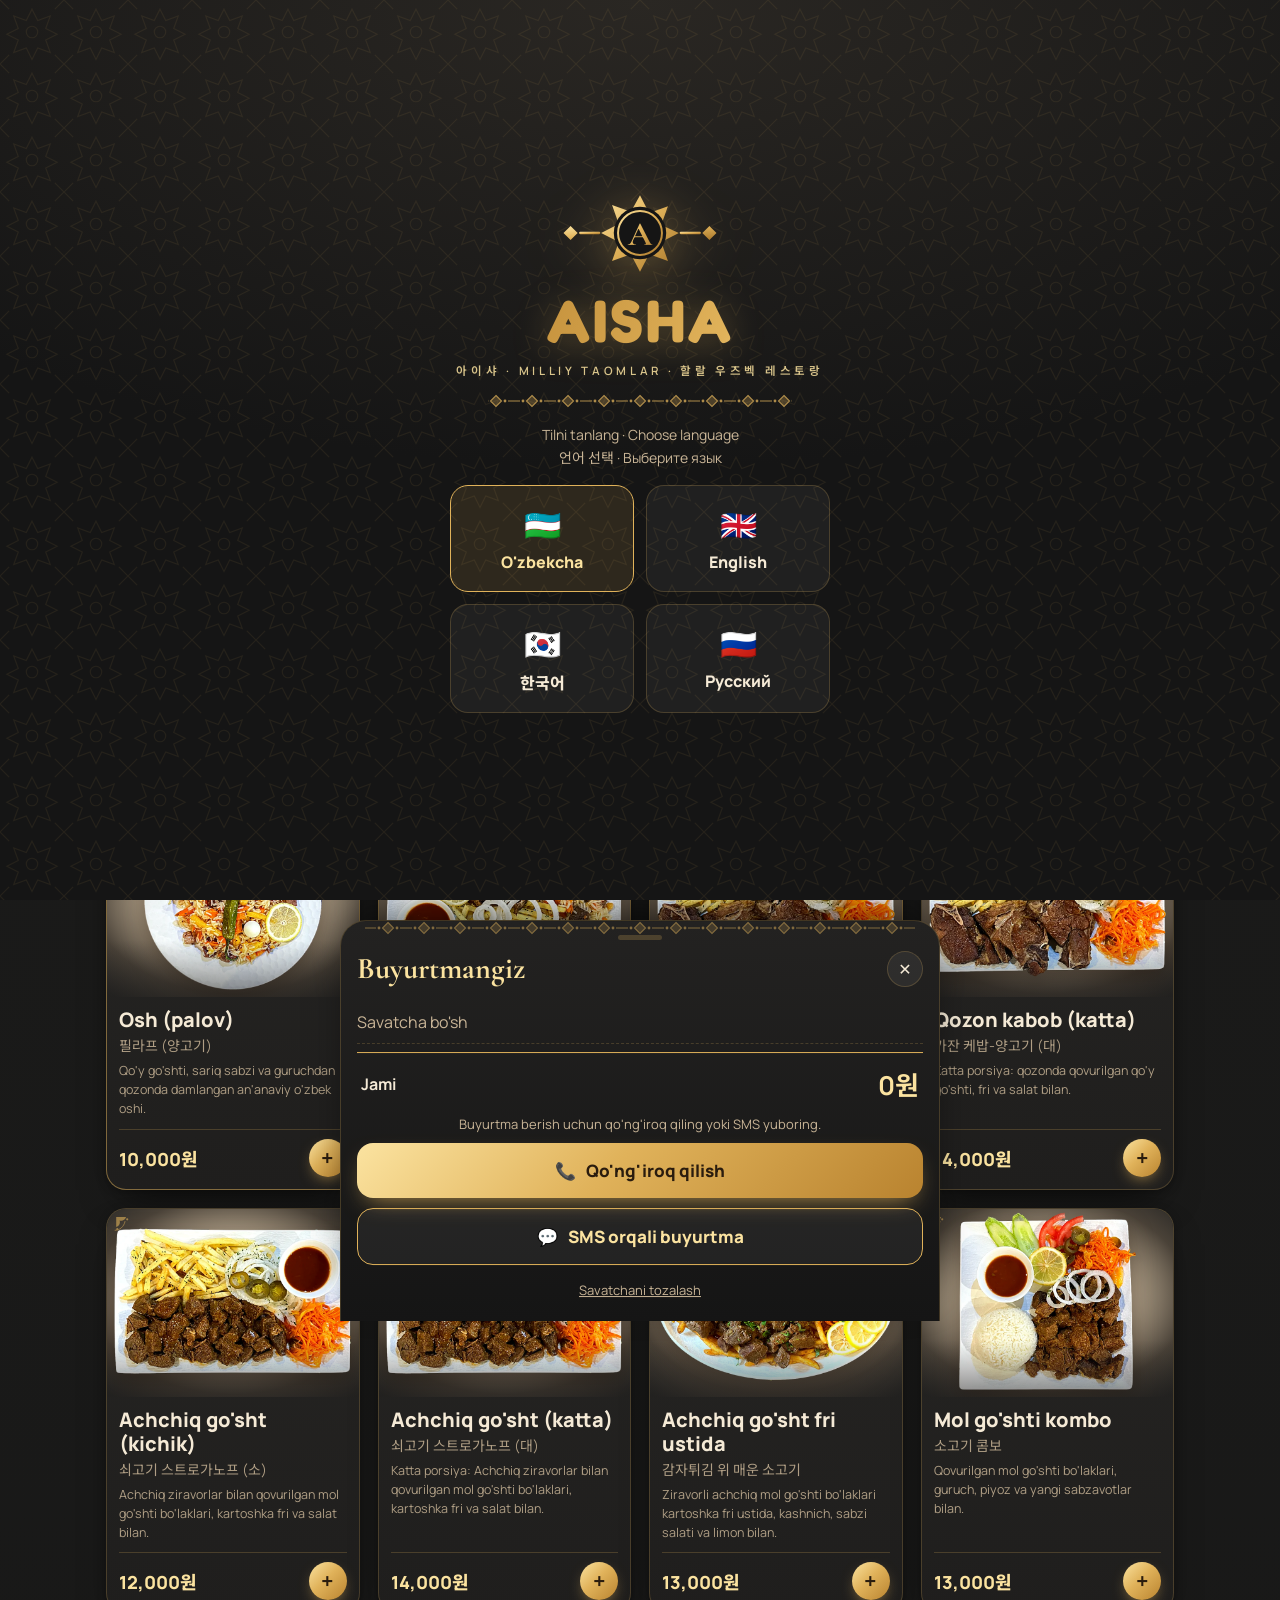
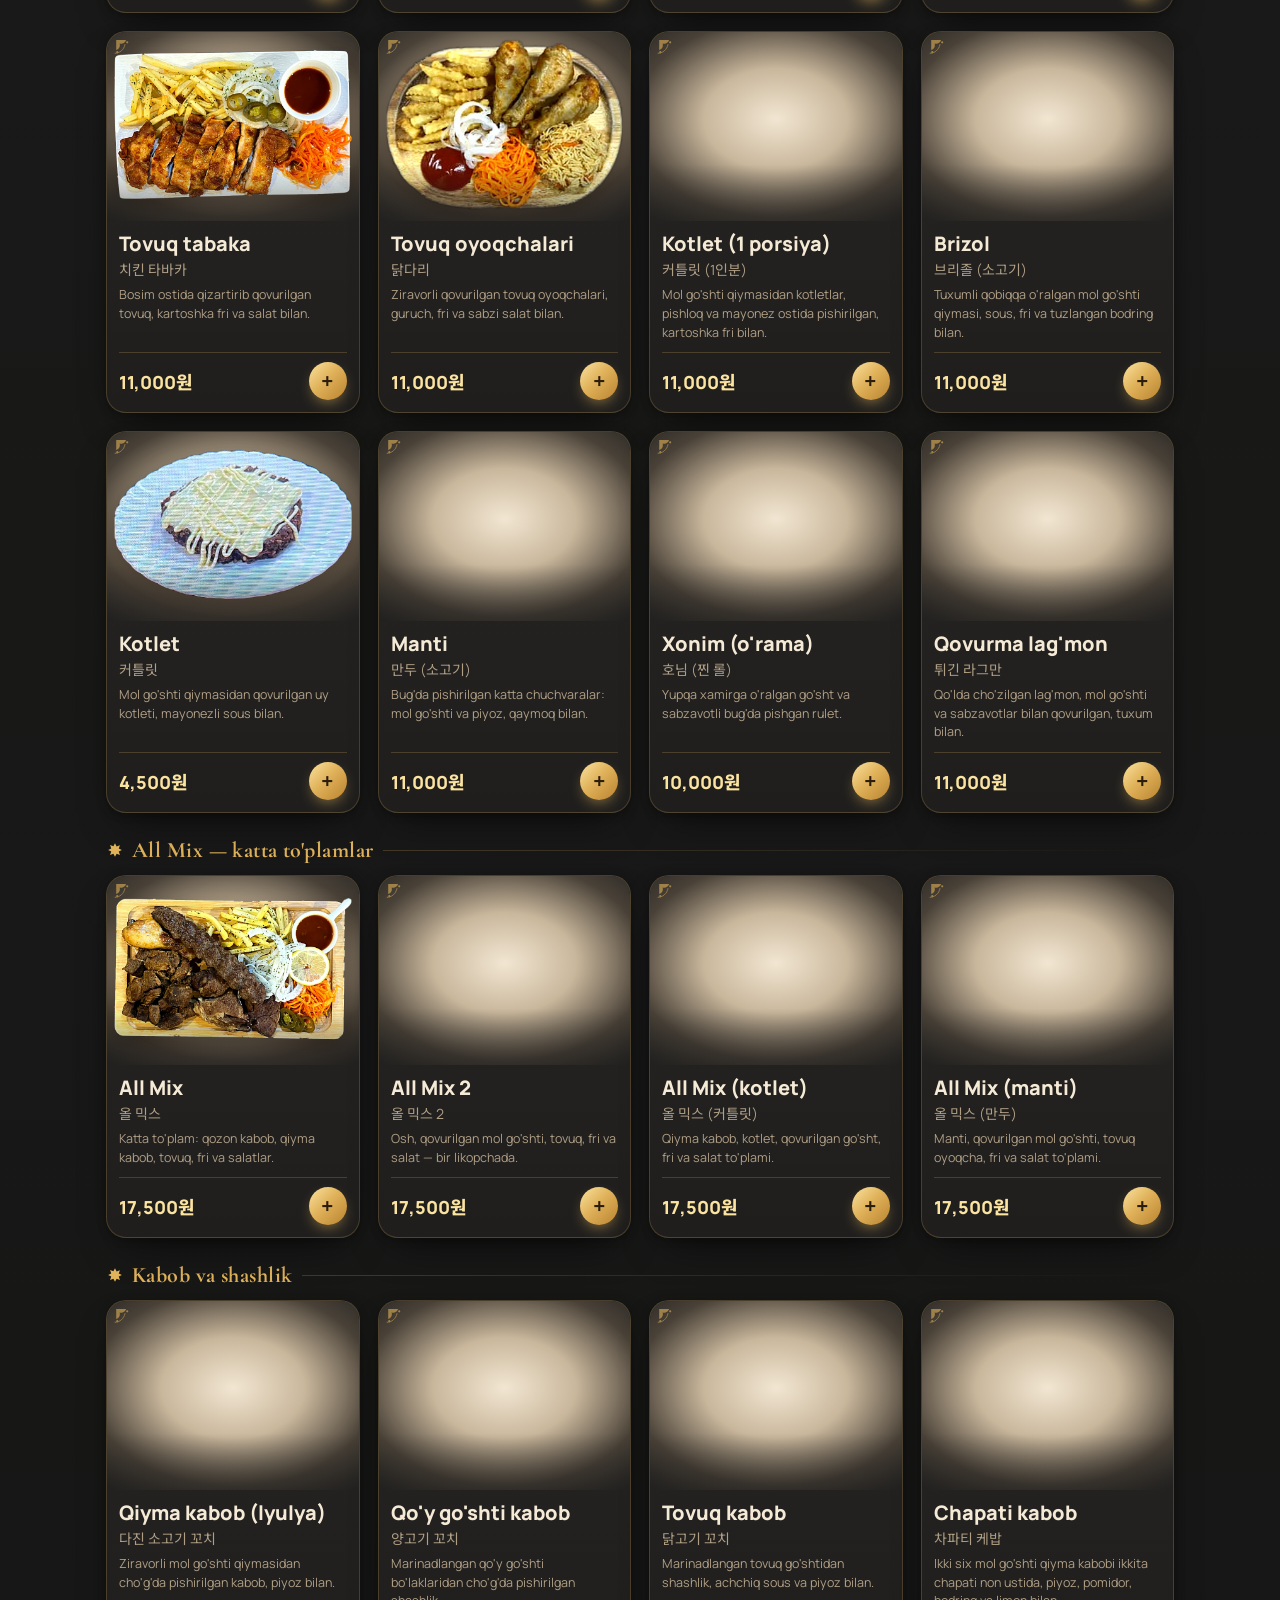
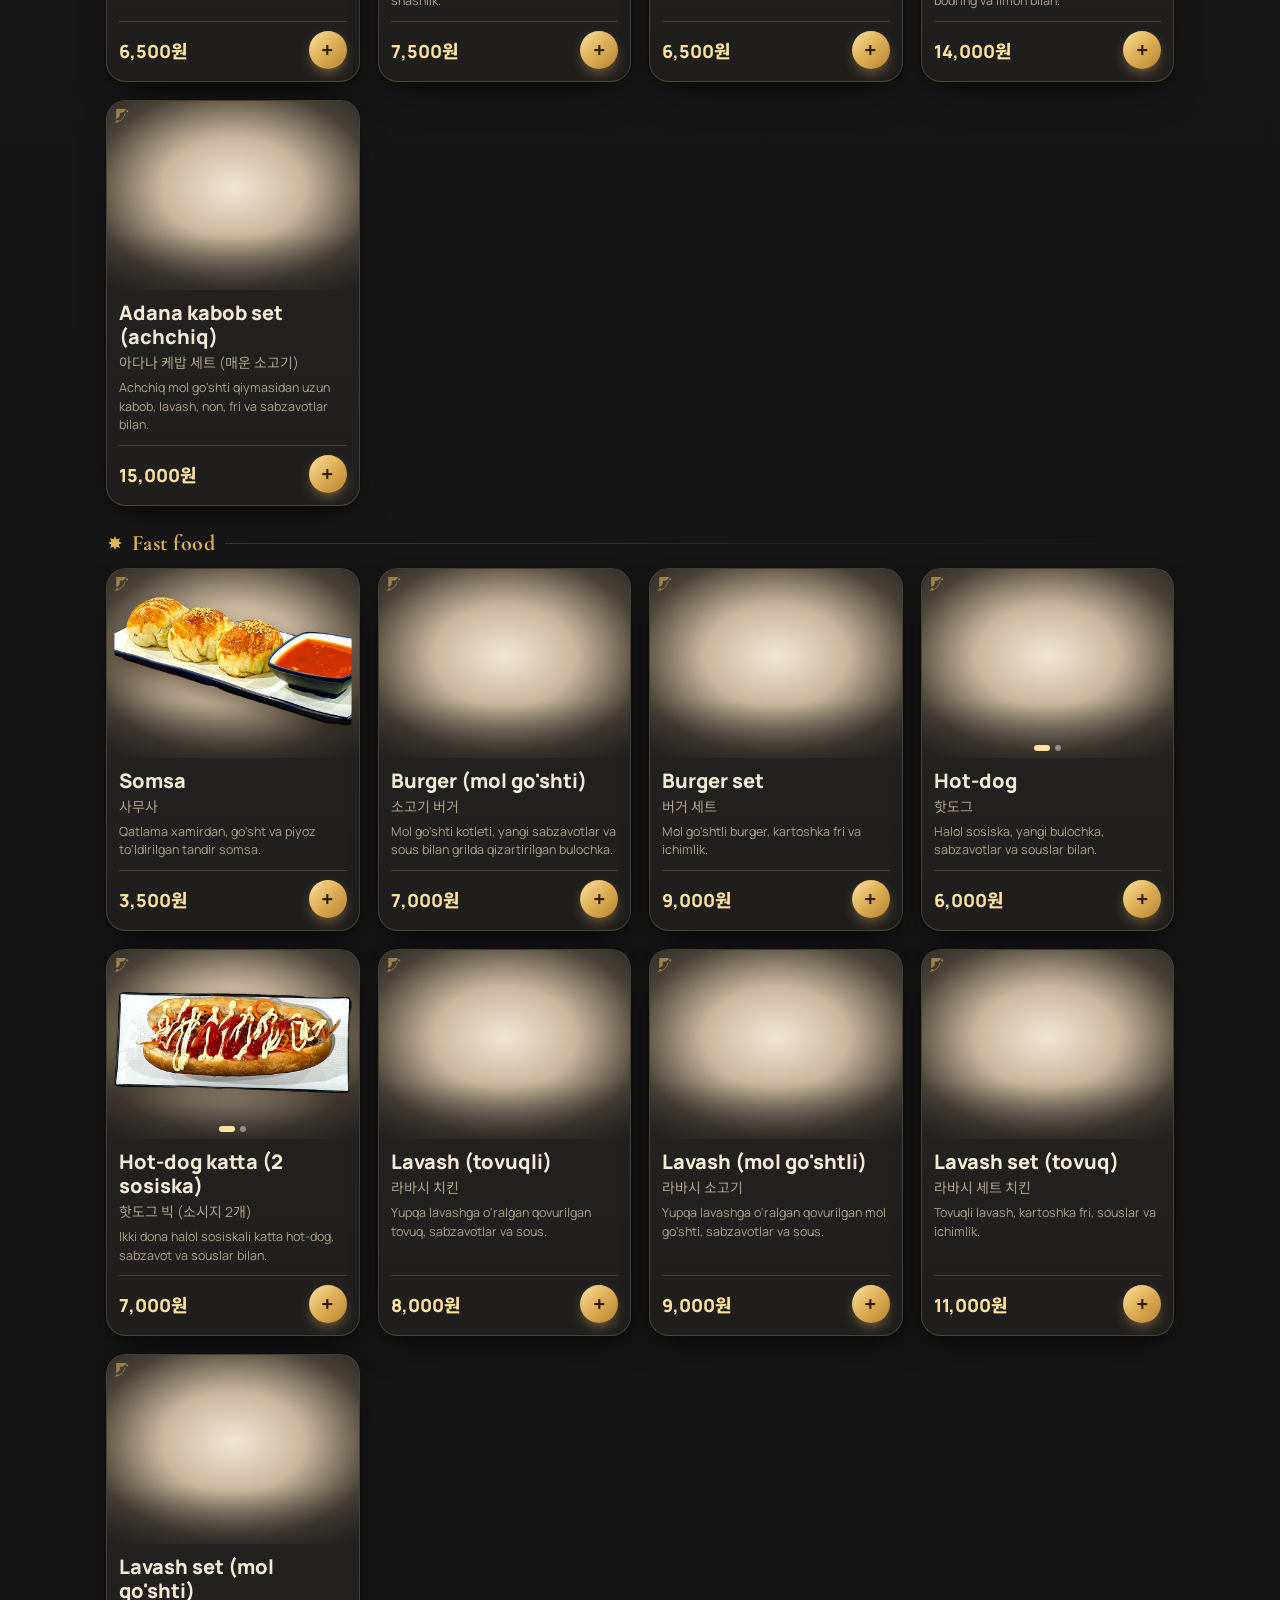
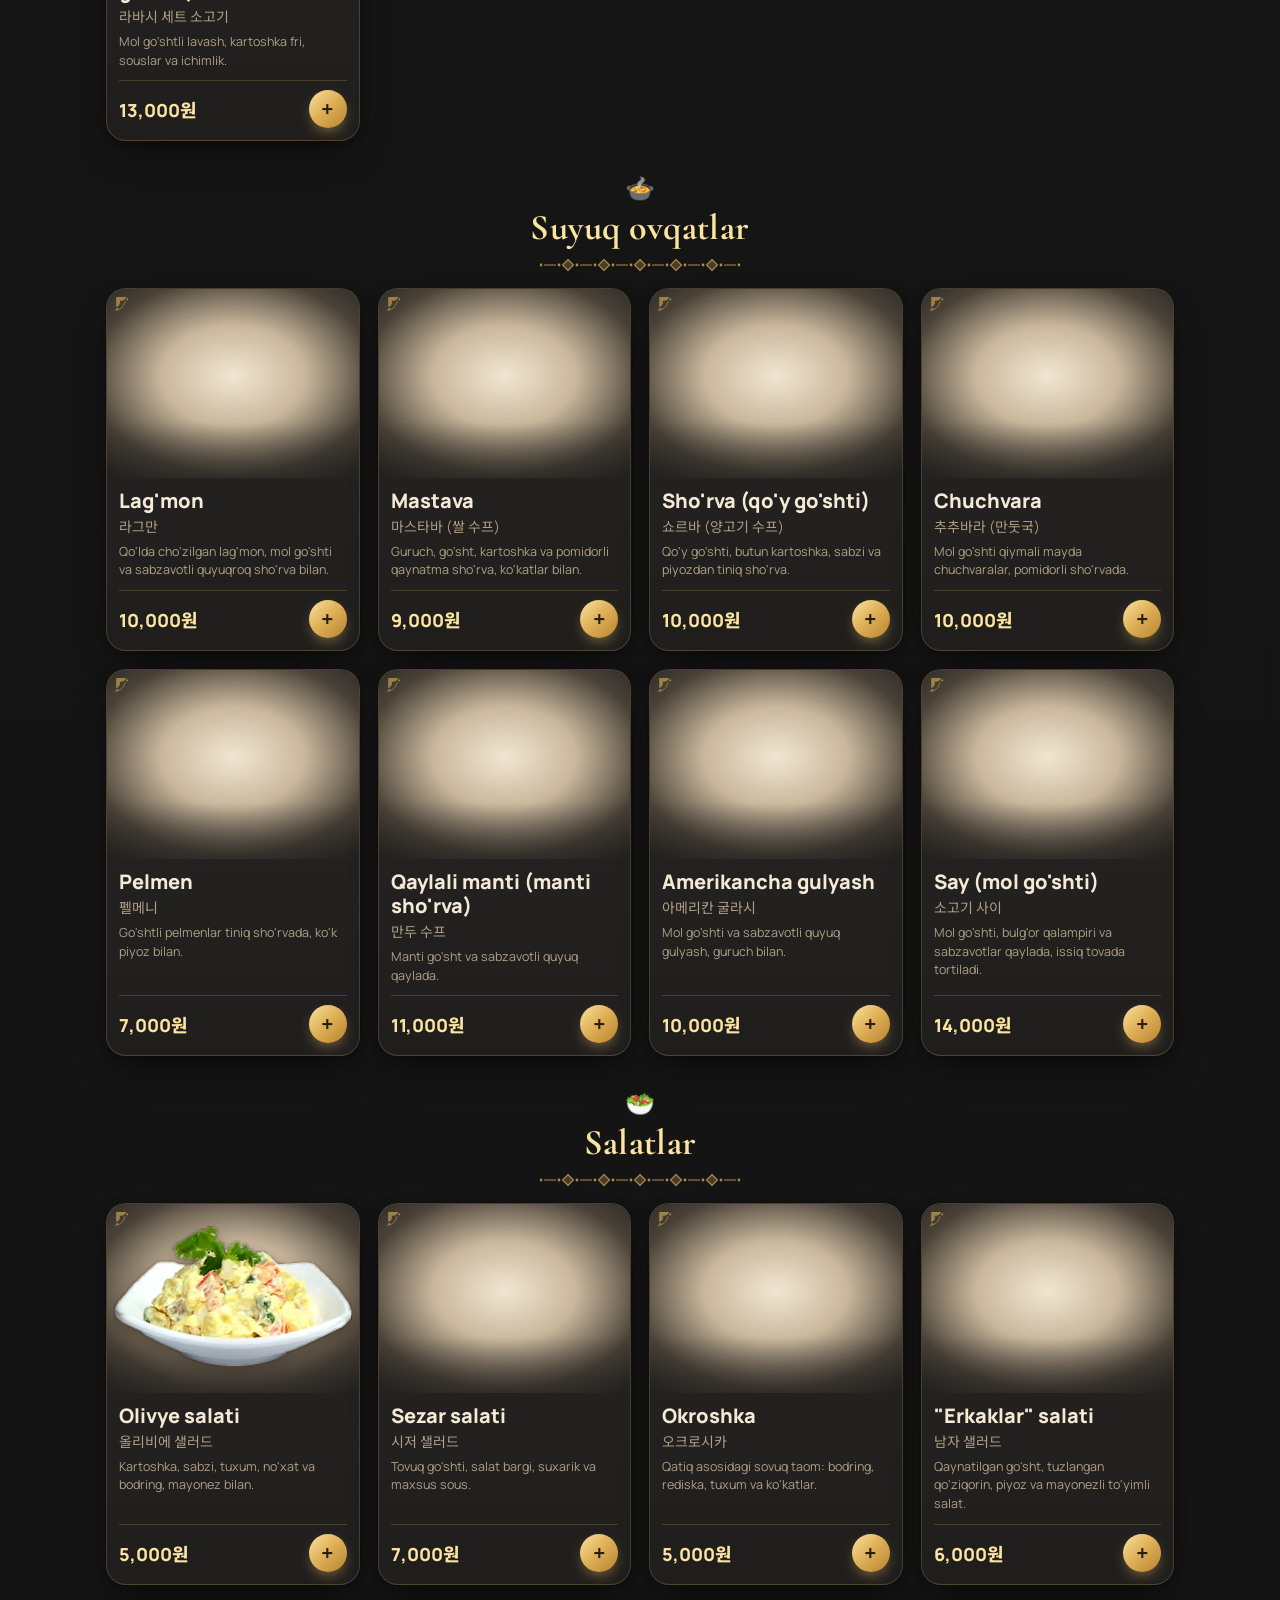
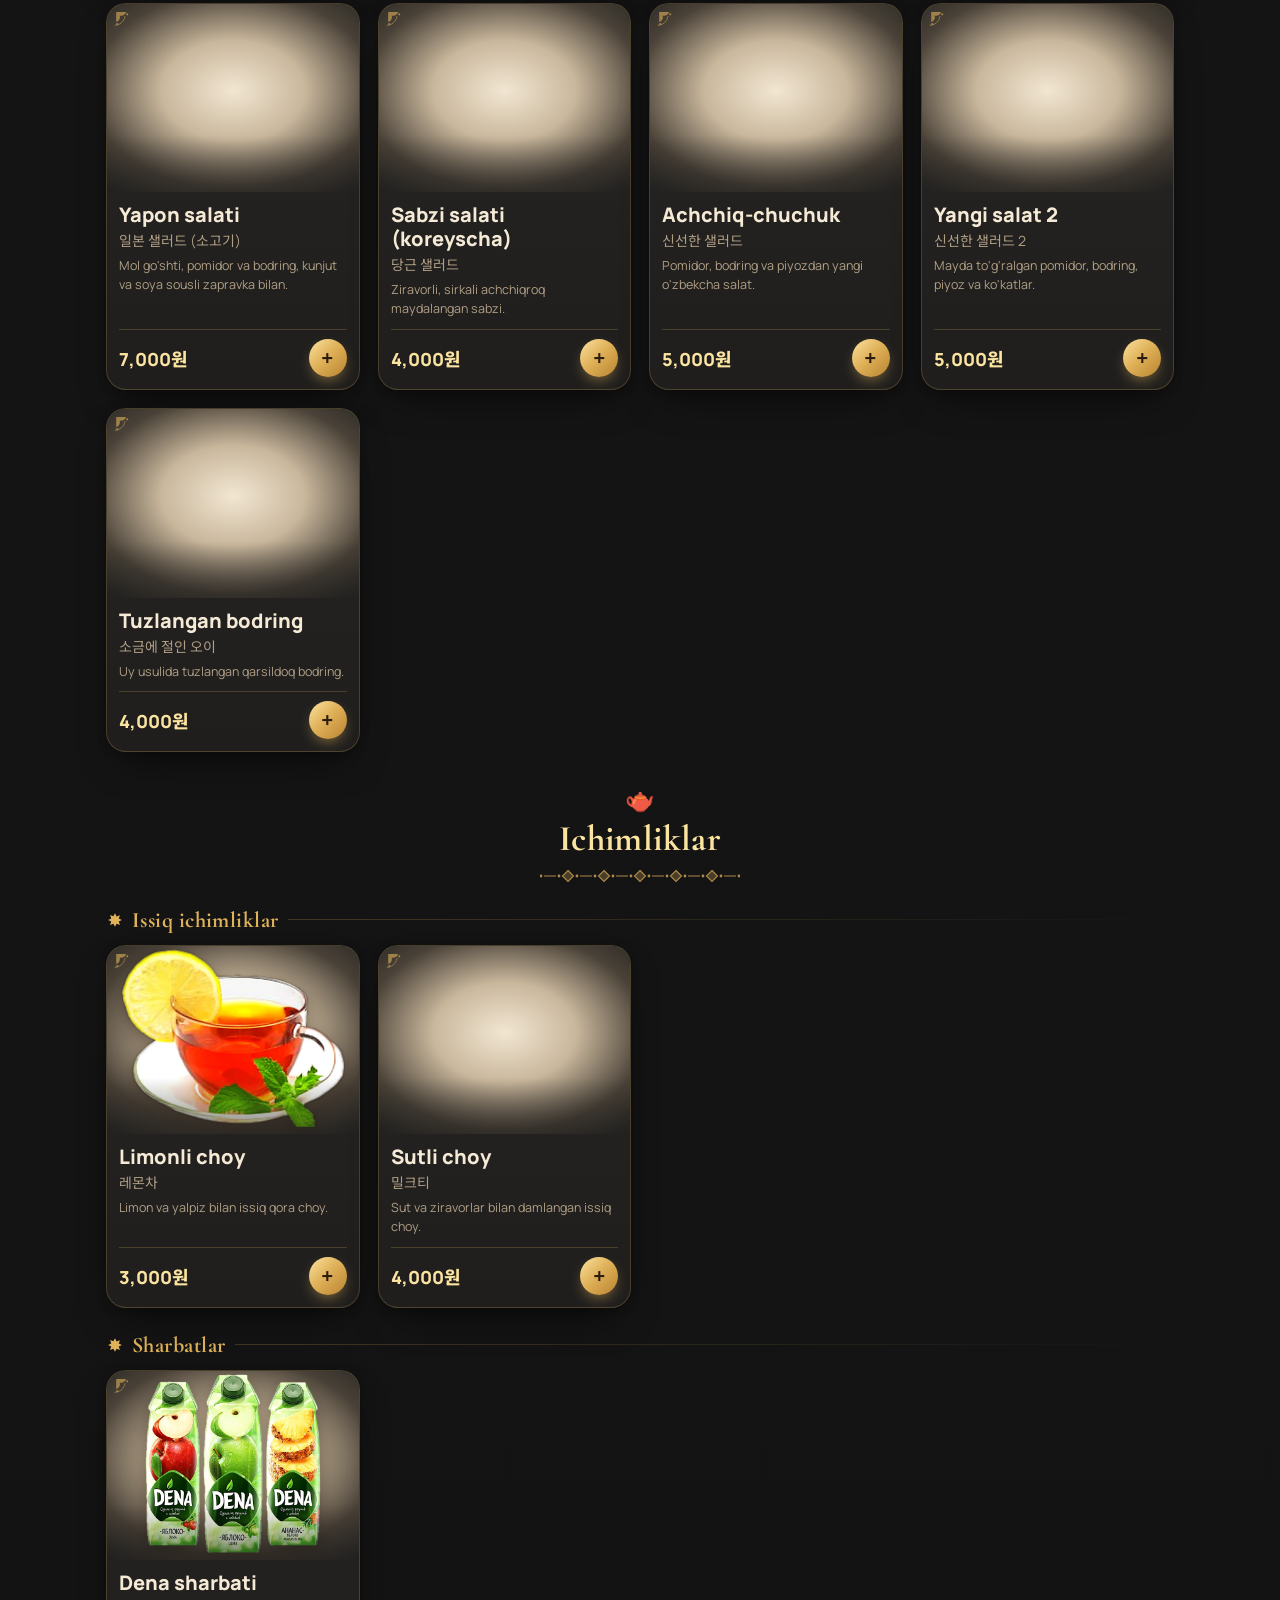
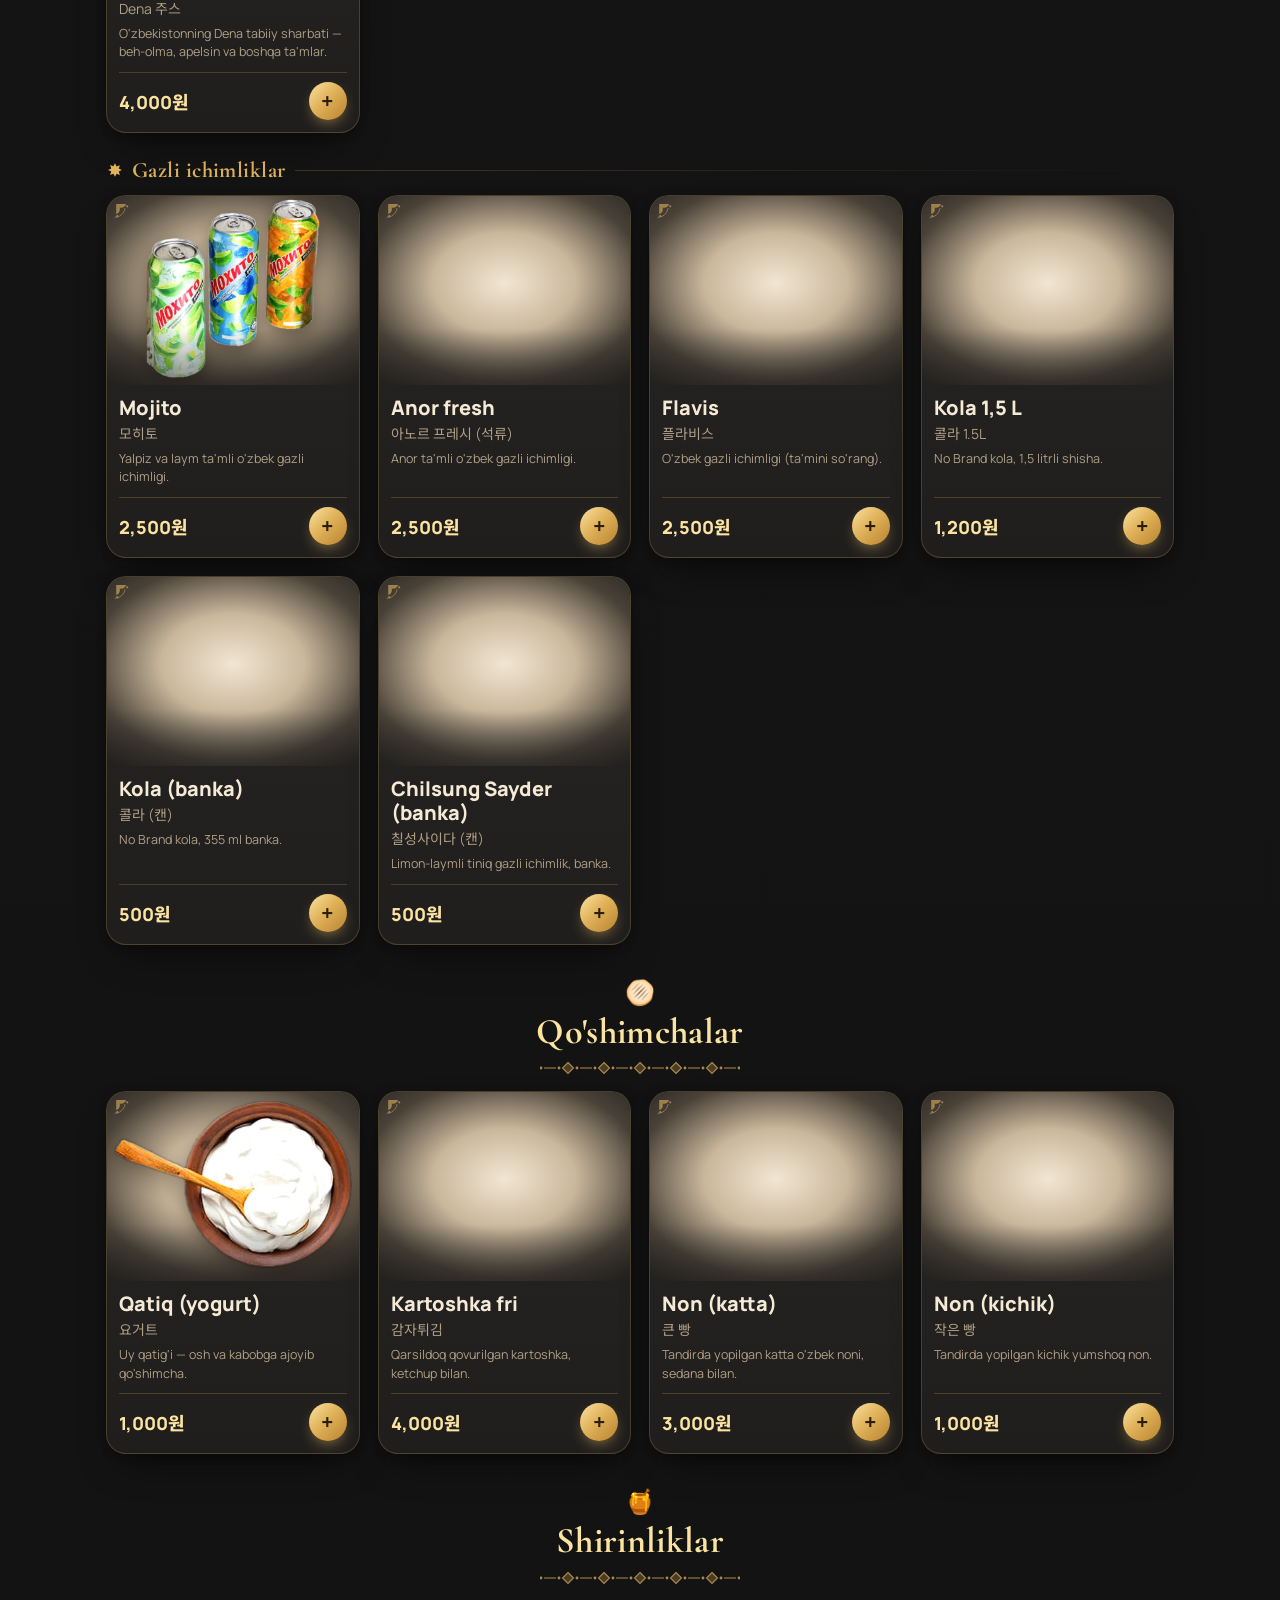
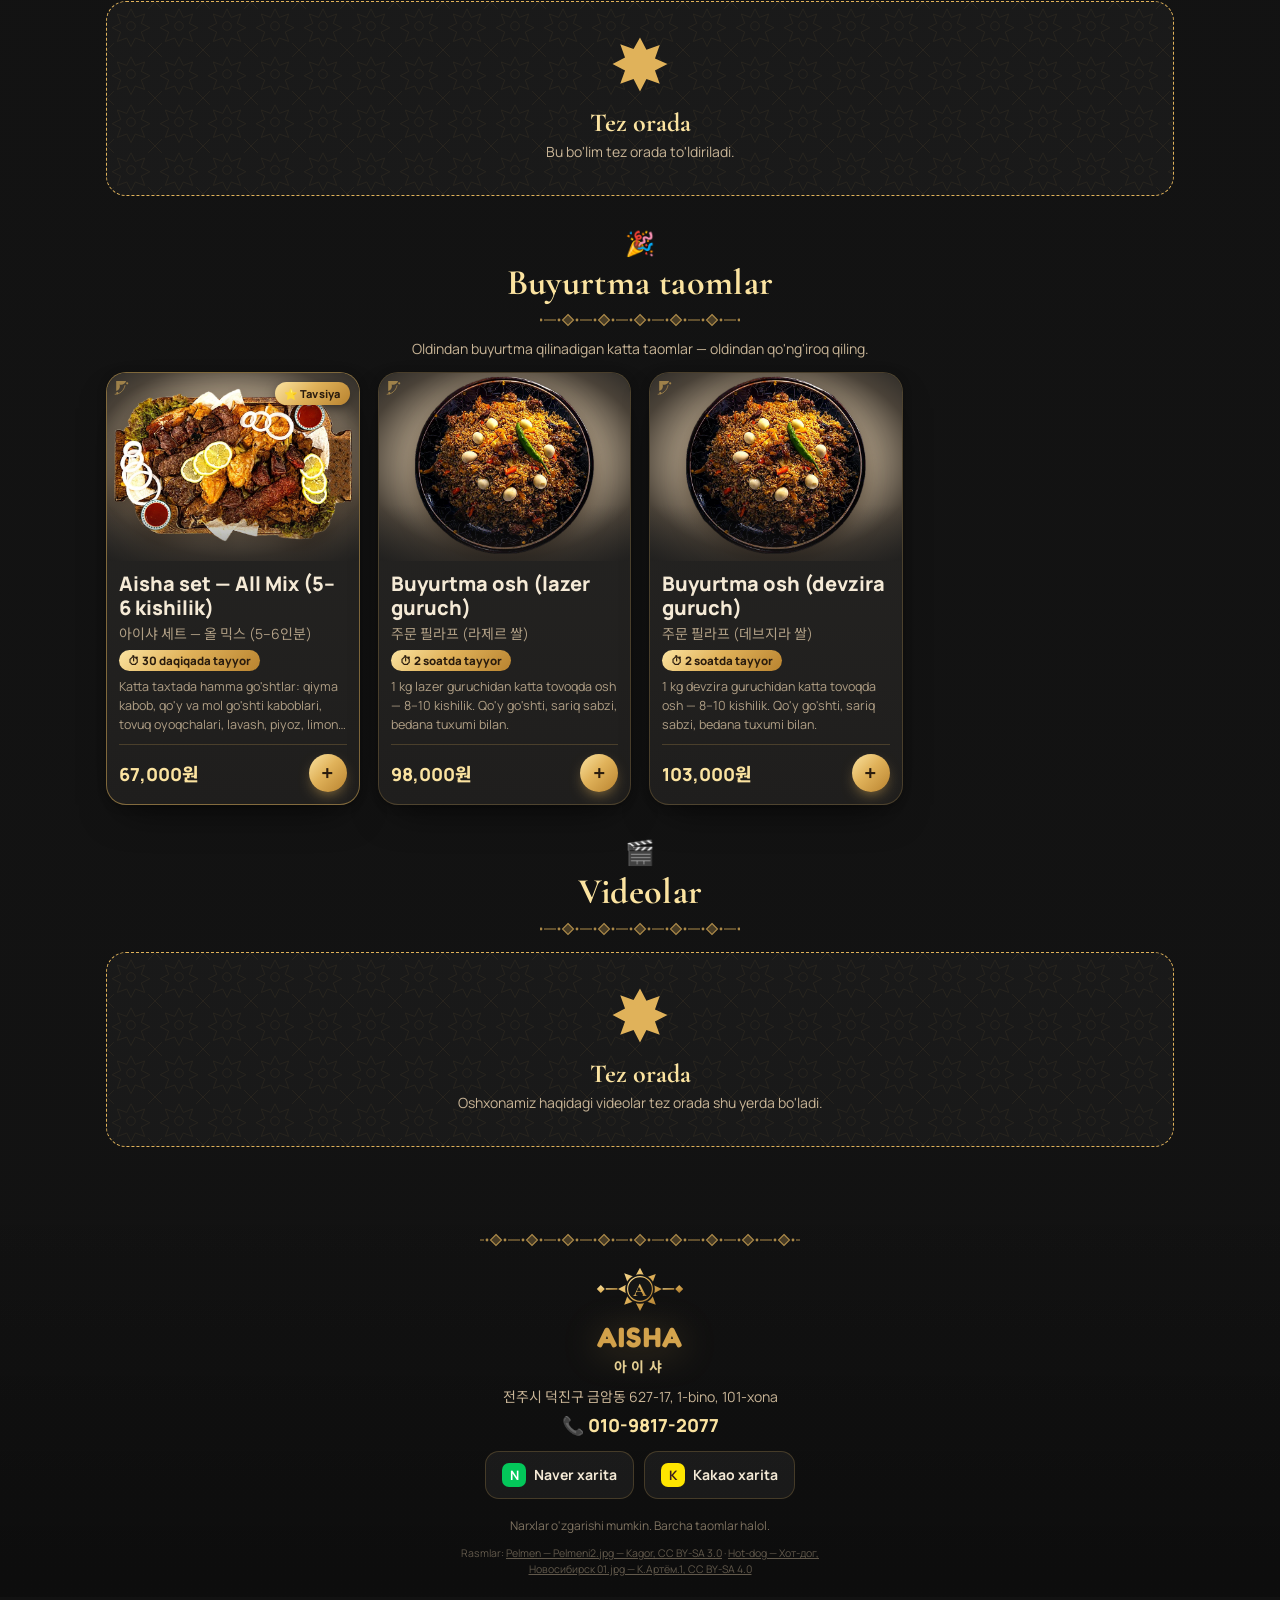
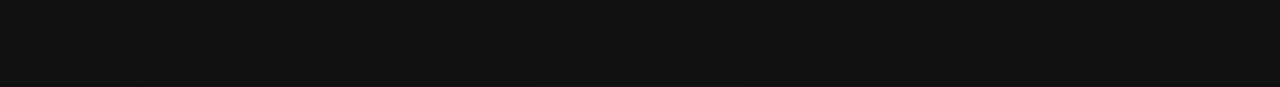
==== index.html @ 8985cff1 "AISHA (아이샤) e-menu: AL-Fayz menyusidan nusxa, yangi nom, logo, aloqa ma'lumotlari va narxlar Co-Auth" ====
<!doctype html>
<html lang="uz">
<head>
  <meta charset="utf-8">
  <meta name="viewport" content="width=device-width, initial-scale=1, viewport-fit=cover">
  <title>AISHA (아이샤) — Milliy taomlar</title>
  <meta name="description" content="AISHA (아이샤) halal o'zbek restorani — elektron menyu. 아이샤 할랄 우즈벡 레스토랑 메뉴. Jeonju, Geumam-dong.">
  <meta name="theme-color" content="#151515">
  <meta property="og:title" content="AISHA (아이샤) — Halal Uzbek restaurant menu">
  <meta property="og:description" content="Osh, lag'mon, manti, kabob... 010-9817-2077">
  <meta property="og:image" content="images/plov.webp">
  <link rel="icon" href="data:image/svg+xml,%3Csvg xmlns='http://www.w3.org/2000/svg' viewBox='0 0 40 40'%3E%3Cpath fill='%23E0B25A' d='M20 1l4.6 8.9 9.5-3.4-3.4 9.5L39.6 20l-8.9 4.6 3.4 9.5-9.5-3.4L20 39.6l-4.6-8.9-9.5 3.4 3.4-9.5L.4 20l8.9-4.6-3.4-9.5 9.5 3.4z'/%3E%3Ccircle cx='20' cy='20' r='11' fill='%23151515'/%3E%3Ctext x='20' y='25.5' text-anchor='middle' font-size='16' font-weight='700' fill='%23E0B25A' font-family='Georgia,serif'%3EA%3C/text%3E%3C/svg%3E">
  <link rel="preconnect" href="https://fonts.googleapis.com">
  <link rel="preconnect" href="https://fonts.gstatic.com" crossorigin>
  <link href="https://fonts.googleapis.com/css2?family=Fredoka:wght@600;700&family=Cormorant+Garamond:ital,wght@0,600;0,700;1,600&family=Manrope:wght@400;500;600;700;800&family=Playfair+Display:wght@600;700;800&family=Noto+Sans+KR:wght@400;500;700&display=swap" rel="stylesheet">
  <link rel="stylesheet" href="style.css">
</head>
<body>
  <!-- reusable SVG symbols: logo + naqsh ornaments -->
  <svg width="0" height="0" style="position:absolute" aria-hidden="true">
    <defs>
      <linearGradient id="gold" x1="0" y1="0" x2="1" y2="1">
        <stop offset="0" stop-color="#FBE3A0"/><stop offset=".45" stop-color="#E0B25A"/><stop offset="1" stop-color="#A9772A"/>
      </linearGradient>
    </defs>
    <symbol id="logo" viewBox="0 0 120 64">
      <!-- AISHA mark: gold girih star with the initial A, flanked by naqsh bands -->
      <g fill="url(#gold)">
        <path transform="translate(32 4) scale(1.4)" d="M20 1l4.6 8.9 9.5-3.4-3.4 9.5L39.6 20l-8.9 4.6 3.4 9.5-9.5-3.4L20 39.6l-4.6-8.9-9.5 3.4 3.4-9.5L.4 20l8.9-4.6-3.4-9.5 9.5 3.4z"/>
        <path d="M6 32l5-5 5 5-5 5zM104 32l5-5 5 5-5 5z"/>
        <rect x="17" y="31.2" width="15" height="1.6" rx=".8"/><rect x="88" y="31.2" width="15" height="1.6" rx=".8"/>
      </g>
      <circle cx="60" cy="32" r="18.5" fill="#151515"/>
      <circle cx="60" cy="32" r="15.5" fill="none" stroke="url(#gold)" stroke-width="1.4"/>
      <text x="60" y="40.5" text-anchor="middle" font-size="24" font-weight="700" fill="url(#gold)" font-family="'Cormorant Garamond', Georgia, serif">A</text>
    </symbol>
    <symbol id="star" viewBox="0 0 40 40">
      <path d="M20 1l4.6 8.9 9.5-3.4-3.4 9.5L39.6 20l-8.9 4.6 3.4 9.5-9.5-3.4L20 39.6l-4.6-8.9-9.5 3.4 3.4-9.5L.4 20l8.9-4.6-3.4-9.5 9.5 3.4z"/>
    </symbol>
    <symbol id="corner" viewBox="0 0 40 40">
      <path d="M2 2h20c-2 6-8 8-12 6 2 4 0 10-6 12V2z" fill="currentColor"/>
      <path d="M2 26c8 0 16-6 18-16" fill="none" stroke="currentColor" stroke-width="1.5" stroke-linecap="round"/>
      <circle cx="24" cy="6" r="2" fill="currentColor"/><circle cx="6" cy="24" r="2" fill="currentColor"/>
    </symbol>
  </svg>

  <!-- language picker (first visit + any time) -->
  <div id="lang-screen" class="lang-screen" hidden>
    <div class="lang-card">
      <svg class="lang-logo"><use href="#logo"/></svg>
      <h1 class="brand">AISHA</h1>
      <p class="brand-sub">아이샤 · Milliy taomlar · 할랄 우즈벡 레스토랑</p>
      <div class="ornament-line"></div>
      <p class="lang-q">Tilni tanlang · Choose language<br>언어 선택 · Выберите язык</p>
      <div class="lang-grid">
        <button data-lang="uz"><span class="flag">🇺🇿</span>O'zbekcha</button>
        <button data-lang="en"><span class="flag">🇬🇧</span>English</button>
        <button data-lang="ko"><span class="flag">🇰🇷</span>한국어</button>
        <button data-lang="ru"><span class="flag">🇷🇺</span>Русский</button>
      </div>
    </div>
  </div>

  <header class="hero">
    <div class="hero-pattern"></div>
    <div class="hero-top">
      <span class="halal-pill">✓ HALAL</span>
      <button id="lang-btn" class="lang-btn" aria-label="Language"><span>🌐</span><b id="lang-code">UZ</b></button>
    </div>
    <div class="dust" aria-hidden="true"><i></i><i></i><i></i><i></i><i></i><i></i><i></i><i></i><i></i><i></i></div>
    <svg class="hero-logo"><use href="#logo"/></svg>
    <h1 class="brand">AISHA</h1>
    <p class="brand-ko">아이샤</p>
    <p class="brand-sub" data-i18n="tagline">Milliy taomlar</p>
    <div class="hero-dish" aria-hidden="true"><div class="halo"></div><img src="images/plov.webp" alt=""></div>
    <a class="hero-call" href="tel:01098172077">📞 010-9817-2077</a>
  </header>

  <nav class="tabs" id="tabs" aria-label="Categories"><div class="tabs-inner" id="tabs-inner"></div></nav>

  <main id="menu"></main>

  <footer class="footer">
    <div class="ornament-line"></div>
    <svg class="footer-logo"><use href="#logo"/></svg>
    <h2 class="brand small">AISHA</h2>
    <p class="brand-ko">아이샤</p>
    <p id="f-address" class="f-address"></p>
    <a class="f-phone" href="tel:01098172077">📞 010-9817-2077</a>
    <div class="map-btns">
      <a id="naver" class="map-btn naver" target="_blank" rel="noopener"><b>N</b> <span data-i18n="naver">Naver xarita</span></a>
      <a id="kakao" class="map-btn kakao" target="_blank" rel="noopener"><b>K</b> <span data-i18n="kakao">Kakao xarita</span></a>
    </div>
    <p class="f-note" data-i18n="footnote">Narxlar o'zgarishi mumkin.</p>
    <p class="f-credits" id="f-credits"></p>
  </footer>

  <!-- floating cart bar -->
  <button id="cart-bar" class="cart-bar" hidden>
    <span class="cb-icon">🛒<i id="cb-count">0</i></span>
    <span class="cb-label" data-i18n="cart">Savatcha</span>
    <span class="cb-total" id="cb-total">0원</span>
  </button>

  <!-- cart sheet -->
  <div id="sheet-backdrop" class="sheet-backdrop" hidden></div>
  <section id="sheet" class="sheet" aria-hidden="true">
    <div class="sheet-handle"></div>
    <div class="sheet-head">
      <h2 data-i18n="yourOrder">Buyurtmangiz</h2>
      <button id="sheet-close" class="icon-btn" aria-label="Close">✕</button>
    </div>
    <ul id="sheet-list" class="sheet-list"></ul>
    <div class="sheet-total"><span data-i18n="total">Jami</span><b id="sheet-total">0원</b></div>
    <p class="sheet-hint" data-i18n="hint">Buyurtma berish uchun qo'ng'iroq qiling yoki SMS yuboring.</p>
    <div class="order-btns">
      <a class="order-btn call" href="tel:01098172077">📞 <span data-i18n="call">Qo'ng'iroq qilish</span></a>
      <a class="order-btn sms" id="sms-btn" href="#">💬 <span data-i18n="sms">SMS orqali buyurtma</span></a>
    </div>
    <button id="clear-cart" class="clear-btn" data-i18n="clear">Savatchani tozalash</button>
  </section>

  <div id="toast" class="toast"></div>
  <div id="viewer" class="viewer" hidden></div>

  <script src="app.js"></script>
</body>
</html>
---- style.css ----
/* AISHA e-menu — premium dark theme: matte charcoal background, gold lettering, dishes lit like on a restaurant table */
:root {
  --bg: #151515;
  --bg-2: #1C1C1B;
  --card: #1F1E1D;
  --card-2: #262523;
  --ink: #F5EAD6;
  --ink-2: #C9B597;
  --gold: #E0B25A;
  --gold-2: #FBE3A0;
  --gold-deep: #E9BE6A;
  --gold-grad: linear-gradient(135deg, #FBE3A0 0%, #E0B25A 45%, #B9832F 100%);
  --line: rgba(224, 178, 90, .22);
  --radius: 20px;
  --shadow: 0 18px 40px -18px rgba(0, 0, 0, .75), 0 2px 8px rgba(0, 0, 0, .25);
  --font: "Manrope", "Noto Sans KR", system-ui, -apple-system, sans-serif;
  --display: "Cormorant Garamond", "Playfair Display", "Noto Sans KR", Georgia, serif;
  --safe-b: env(safe-area-inset-bottom, 0px);

  /* naqsh tiles (8-point star girih + band), drawn in gold */
  --naqsh: url("data:image/svg+xml,%3Csvg xmlns='http://www.w3.org/2000/svg' width='56' height='56' viewBox='0 0 56 56'%3E%3Cg fill='none' stroke='%23E0B25A' stroke-width='1'%3E%3Cpath d='M28 8l5 10 11-4-4 11 10 5-10 5 4 11-11-4-5 10-5-10-11 4 4-11-10-5 10-5-4-11 11 4z'/%3E%3Ccircle cx='28' cy='28' r='5'/%3E%3Cpath d='M0 0l8 8M56 0l-8 8M0 56l8-8M56 56l-8-8' /%3E%3C/g%3E%3C/svg%3E");
  --band: url("data:image/svg+xml,%3Csvg xmlns='http://www.w3.org/2000/svg' width='36' height='14' viewBox='0 0 36 14'%3E%3Cg fill='none' stroke='%23E0B25A' stroke-width='1.1'%3E%3Cpath d='M0 7h6M30 7h6'/%3E%3Cpath d='M18 1.5l5.5 5.5-5.5 5.5-5.5-5.5z' fill='%23E0B25A' fill-opacity='.35'/%3E%3Ccircle cx='9' cy='7' r='1.4' fill='%23E0B25A' stroke='none'/%3E%3Ccircle cx='27' cy='7' r='1.4' fill='%23E0B25A' stroke='none'/%3E%3C/g%3E%3C/svg%3E");
  --star-mask: url("data:image/svg+xml,%3Csvg xmlns='http://www.w3.org/2000/svg' viewBox='0 0 40 40'%3E%3Cpath d='M20 1l4.6 8.9 9.5-3.4-3.4 9.5L39.6 20l-8.9 4.6 3.4 9.5-9.5-3.4L20 39.6l-4.6-8.9-9.5 3.4 3.4-9.5L.4 20l8.9-4.6-3.4-9.5 9.5 3.4z'/%3E%3C/svg%3E");
}

* { box-sizing: border-box; -webkit-tap-highlight-color: transparent; }
html { scroll-behavior: smooth; scroll-padding-top: 70px; background: var(--bg); }
body {
  margin: 0; font-family: var(--font); color: var(--ink); -webkit-font-smoothing: antialiased; overflow-x: hidden;
  padding-bottom: calc(90px + var(--safe-b));
  background:
    radial-gradient(900px 600px at 50% -120px, rgba(224, 178, 90, .10), transparent 70%),
    linear-gradient(180deg, #1B1B1A 0%, var(--bg) 40%, #121212 100%);
  background-color: var(--bg);
}
body::before { content: ""; position: fixed; inset: 0; z-index: -1; pointer-events: none; background: var(--naqsh); background-size: 64px; opacity: .035; }
body.lock { overflow: hidden; }
html[lang="ko"] body { word-break: keep-all; }
button { font: inherit; color: inherit; cursor: pointer; border: 0; background: none; }
a { color: inherit; text-decoration: none; }
img { display: block; max-width: 100%; }

/* gold lettering with a slow light sweep */
.brand { font-family: "Fredoka", var(--font); font-weight: 700; letter-spacing: .05em; margin: 0; color: var(--gold);
  background: linear-gradient(110deg, #B9832F 0%, #E0B25A 30%, #FFF4D2 45%, #E0B25A 60%, #B9832F 100%);
  background-size: 250% 100%; -webkit-background-clip: text; background-clip: text; -webkit-text-fill-color: transparent;
  filter: drop-shadow(0 4px 18px rgba(224, 178, 90, .35)); animation: shine 5s ease-in-out infinite; }
@keyframes shine { 0%, 15% { background-position: 100% 0; } 60%, 100% { background-position: 0 0; } }
.brand-sub { margin: 6px 0 0; color: var(--gold-2); font-weight: 600; letter-spacing: .32em; text-transform: uppercase; font-size: 11.5px; opacity: .85; }
.ornament-line { height: 14px; background: var(--band) repeat-x center; opacity: .75; margin: 16px auto; width: min(320px, 80%); }

/* ---------- HERO ---------- */
.hero { position: relative; text-align: center; padding: 16px 16px 26px; overflow: hidden; }
.hero::after { content: ""; position: absolute; left: 10%; right: 10%; bottom: 0; height: 14px; background: var(--band) repeat-x center; opacity: .55; }
.hero-pattern { position: absolute; inset: 0; background: var(--naqsh); background-size: 56px; opacity: .10;
  -webkit-mask-image: radial-gradient(70% 60% at 50% 35%, #000 20%, transparent 80%); mask-image: radial-gradient(70% 60% at 50% 35%, #000 20%, transparent 80%); }
.hero-top { position: relative; z-index: 2; display: flex; justify-content: space-between; align-items: center; }
.halal-pill { font-size: 11px; font-weight: 800; letter-spacing: .16em; color: var(--gold-2); border: 1px solid var(--line); background: rgba(224, 178, 90, .08); padding: 6px 11px; border-radius: 99px; }
.lang-btn { display: flex; gap: 6px; align-items: center; padding: 7px 12px; border-radius: 99px; background: rgba(255, 255, 255, .06); border: 1px solid var(--line); font-size: 13px; color: var(--ink); }
.lang-btn b { color: var(--gold); }
.hero-logo { position: relative; z-index: 2; width: 140px; height: 76px; margin: 10px auto 4px; display: block;
  filter: drop-shadow(0 6px 20px rgba(224, 178, 90, .35)); animation: rise 1s cubic-bezier(.2, .8, .2, 1) both; }
.hero .brand { position: relative; z-index: 2; font-size: 56px; line-height: 1.02; animation: rise 1s .1s cubic-bezier(.2, .8, .2, 1) both, shine 5s 1.2s ease-in-out infinite; }
.hero .brand-sub { position: relative; z-index: 2; animation: rise 1s .2s cubic-bezier(.2, .8, .2, 1) both; }
/* signature dish slowly turning under a warm spotlight */
.hero-dish { position: relative; z-index: 1; width: min(300px, 78vw); aspect-ratio: 4 / 3; margin: 6px auto -6px; animation: rise 1.2s .3s cubic-bezier(.2, .8, .2, 1) both; }
.hero-dish .halo { position: absolute; inset: -8% -14%; border-radius: 50%;
  background: radial-gradient(closest-side, rgba(255, 214, 140, .38), rgba(224, 178, 90, .12) 55%, transparent 75%); animation: breathe 5s ease-in-out infinite; }
.hero-dish img { position: relative; width: 100%; height: 100%; object-fit: contain; filter: drop-shadow(0 24px 30px rgba(0, 0, 0, .65)); animation: turn 60s linear infinite; }
@keyframes turn { to { transform: rotate(360deg); } }
@keyframes breathe { 50% { opacity: .65; transform: scale(.96); } }
.hero-call { position: relative; z-index: 2; display: inline-flex; align-items: center; gap: 6px; margin-top: 16px; padding: 11px 20px; border-radius: 99px;
  font-weight: 800; font-size: 15px; color: #2A1C0E; background: var(--gold-grad); box-shadow: 0 10px 26px -10px rgba(224, 178, 90, .7);
  animation: rise 1s .4s cubic-bezier(.2, .8, .2, 1) both; }
@keyframes rise { from { opacity: 0; transform: translateY(16px); } }
/* floating gold dust */
.dust { position: absolute; inset: 0; pointer-events: none; z-index: 1; }
.dust i { position: absolute; bottom: -10px; width: 3px; height: 3px; border-radius: 50%; background: var(--gold-2); box-shadow: 0 0 8px 2px rgba(251, 227, 160, .6);
  opacity: 0; animation: float 9s linear infinite; }
.dust i:nth-child(1) { left: 8%; animation-delay: 0s; } .dust i:nth-child(2) { left: 18%; animation-delay: 2.2s; animation-duration: 11s; }
.dust i:nth-child(3) { left: 29%; animation-delay: 4.5s; } .dust i:nth-child(4) { left: 41%; animation-delay: 1.1s; animation-duration: 12s; }
.dust i:nth-child(5) { left: 52%; animation-delay: 6s; } .dust i:nth-child(6) { left: 63%; animation-delay: 3.3s; animation-duration: 10s; }
.dust i:nth-child(7) { left: 72%; animation-delay: 7.4s; } .dust i:nth-child(8) { left: 81%; animation-delay: .6s; animation-duration: 13s; }
.dust i:nth-child(9) { left: 90%; animation-delay: 5.2s; } .dust i:nth-child(10) { left: 96%; animation-delay: 8s; animation-duration: 11s; }
@keyframes float { 10% { opacity: .9; } 80% { opacity: .6; } 100% { transform: translate(18px, -520px); opacity: 0; } }

/* ---------- TABS ---------- */
.tabs { position: sticky; top: 0; z-index: 20; background: rgba(21, 21, 21, .96); border-bottom: 1px solid var(--line); }
.tabs-inner { display: flex; gap: 8px; overflow-x: auto; padding: 10px 16px; scrollbar-width: none; scroll-snap-type: x proximity; }
.tabs-inner::-webkit-scrollbar { display: none; }
.tab { flex: none; scroll-snap-align: center; display: flex; align-items: center; gap: 6px; padding: 9px 15px; border-radius: 99px; font-weight: 700; font-size: 14px; white-space: nowrap;
  background: rgba(255, 255, 255, .04); border: 1px solid var(--line); color: var(--ink-2); transition: all .25s; }
.tab.active { color: #2A1C0E; border-color: transparent; background: var(--gold-grad); box-shadow: 0 8px 20px -8px rgba(224, 178, 90, .75); }

/* ---------- SECTIONS ---------- */
main { max-width: 1100px; margin: 0 auto; padding: 0 16px; }
.section { padding-top: 30px; }
.section-head { text-align: center; margin-bottom: 16px; }
.section-head h2 { font-family: var(--display); font-weight: 700; font-size: 36px; line-height: 1.1; margin: 0; color: var(--gold-2); letter-spacing: .01em; }
.section-head .icon { font-size: 24px; display: block; margin-bottom: 4px; }
.section-head .ornament-line { margin: 10px auto 0; width: 200px; }
.section-note { text-align: center; color: var(--ink-2); font-size: 14px; margin: -4px 0 14px; }
.group-title { display: flex; align-items: center; gap: 10px; margin: 24px 2px 12px; font-family: var(--display); font-weight: 700; font-size: 22px; color: var(--gold); letter-spacing: .02em; }
.group-title::before { content: ""; width: 14px; height: 14px; flex: none; background: var(--gold); -webkit-mask: var(--star-mask) center/contain no-repeat; mask: var(--star-mask) center/contain no-repeat; }
.group-title::after { content: ""; flex: 1; height: 1px; background: linear-gradient(90deg, var(--line), transparent); }

.grid { display: grid; grid-template-columns: repeat(2, minmax(0, 1fr)); gap: 12px; }
@media (min-width: 720px) { .grid { grid-template-columns: repeat(3, minmax(0, 1fr)); gap: 18px; } }
@media (min-width: 1000px) { .grid { grid-template-columns: repeat(4, minmax(0, 1fr)); } }

/* ---------- CARD ---------- */
.card { position: relative; display: flex; flex-direction: column; border-radius: var(--radius); box-shadow: var(--shadow); overflow: hidden;
  background: linear-gradient(180deg, var(--card-2), var(--card)); border: 1px solid var(--line); }
.card .corner { position: absolute; width: 22px; height: 22px; color: var(--gold); opacity: .6; z-index: 2; pointer-events: none; }
.card .corner.tl { top: 7px; left: 7px; }
.card .corner.br { bottom: 7px; right: 7px; transform: rotate(180deg); }
/* the photo sits under a warm spotlight so dishes stay bright on the dark page */
.thumb { position: relative; aspect-ratio: 4 / 3; overflow: hidden; cursor: zoom-in;
  background: radial-gradient(75% 70% at 50% 46%, #F2E6D2 0%, #C9B79C 38%, #4A4238 75%, #262523 100%); }
.thumb::after { content: ""; position: absolute; inset: 0; pointer-events: none; z-index: 2;
  background: linear-gradient(180deg, transparent 70%, rgba(31, 30, 29, .55)); }
.thumb img { width: 100%; height: 100%; object-fit: cover; transition: transform .6s cubic-bezier(.2, .8, .2, 1), opacity .4s; opacity: 0; position: relative; z-index: 1;
  filter: drop-shadow(0 10px 12px rgba(40, 24, 10, .45)); }
.thumb img.loaded { opacity: 1; }
.card:active .thumb img { transform: scale(1.04); }
.thumb .ph { position: absolute; inset: 0; display: grid; place-items: center; font-size: 46px; z-index: 1; }
.thumb .ph::before { content: ""; position: absolute; width: 74%; aspect-ratio: 1; background: #8a6a40; opacity: .2;
  -webkit-mask: var(--star-mask) center/contain no-repeat; mask: var(--star-mask) center/contain no-repeat; }
.body { display: flex; flex-direction: column; flex: 1; padding: 11px 12px 12px; }
.name { font-weight: 800; font-size: 20px; line-height: 1.2; margin: 0; color: var(--ink); }
.alt { font-size: 14px; color: var(--ink-2); margin-top: 3px; opacity: .85; }
.ready { align-self: flex-start; margin-top: 7px; font-size: 11.5px; font-weight: 800; color: #2A1C0E; background: var(--gold-grad); padding: 3px 9px; border-radius: 99px; }
.desc { font-size: 12.5px; line-height: 1.5; color: var(--ink-2); opacity: .85; margin: 7px 0 10px; flex: 1;
  display: -webkit-box; -webkit-line-clamp: 3; -webkit-box-orient: vertical; overflow: hidden; }
.card.open .desc { -webkit-line-clamp: unset; }
.foot { display: flex; align-items: center; justify-content: space-between; gap: 6px; padding-top: 9px; border-top: 1px solid var(--line); }
.price { font-weight: 800; font-size: 18px; color: var(--gold-2); white-space: nowrap; }
.add { width: 38px; height: 38px; border-radius: 50%; display: grid; place-items: center; font-size: 22px; font-weight: 700; color: #2A1C0E; flex: none;
  background: var(--gold-grad); box-shadow: 0 6px 16px -6px rgba(224, 178, 90, .8); transition: transform .15s; }
.add:active { transform: scale(.88); }
.stepper { display: flex; align-items: center; gap: 2px; background: rgba(224, 178, 90, .12); border: 1px solid var(--line); border-radius: 99px; padding: 3px; }
.stepper button { width: 30px; height: 30px; border-radius: 50%; font-size: 18px; font-weight: 800; color: #2A1C0E; background: var(--gold-grad); }
.stepper b { min-width: 22px; text-align: center; font-size: 14px; color: var(--gold-2); }
.in-cart { border-color: var(--gold); box-shadow: 0 0 0 1.5px rgba(224, 178, 90, .55), 0 0 28px -6px rgba(224, 178, 90, .45), var(--shadow); }

/* empty / coming soon */
.soon { text-align: center; padding: 34px 20px; border-radius: var(--radius); border: 1px dashed var(--gold); background: rgba(255, 255, 255, .03); position: relative; overflow: hidden; }
.soon::before { content: ""; position: absolute; inset: 0; background: var(--naqsh); background-size: 48px; opacity: .08; }
.soon svg { width: 56px; height: 56px; fill: var(--gold); position: relative; animation: spin 18s linear infinite; }
@keyframes spin { to { transform: rotate(360deg); } }
.soon h3 { position: relative; font-family: var(--display); font-size: 26px; margin: 10px 0 4px; color: var(--gold-2); }
.soon p { position: relative; margin: 0; color: var(--ink-2); font-size: 14px; }

/* ---------- FOOTER ---------- */
.footer { text-align: center; padding: 30px 16px 20px; margin-top: 40px; background: linear-gradient(180deg, transparent, rgba(0, 0, 0, .3)); }
.footer-logo { width: 96px; height: 52px; }
.brand.small { font-size: 28px; }
.brand-ko { position: relative; z-index: 2; margin: 2px 0 0; font-family: "Noto Sans KR", var(--font); font-weight: 700; font-size: 17px; letter-spacing: .3em; color: var(--gold-2); opacity: .9; }
.footer .brand-ko { font-size: 14px; }
.f-address { color: var(--ink-2); font-size: 14px; margin: 10px auto 6px; max-width: 320px; line-height: 1.5; }
.f-phone { display: inline-block; font-weight: 800; color: var(--gold-2); font-size: 18px; margin-bottom: 14px; }
.map-btns { display: flex; gap: 10px; justify-content: center; flex-wrap: wrap; }
.map-btn { display: flex; align-items: center; gap: 8px; padding: 11px 16px; border-radius: 14px; font-weight: 700; font-size: 14px; color: var(--ink);
  background: rgba(255, 255, 255, .05); border: 1px solid var(--line); }
.map-btn b { width: 24px; height: 24px; border-radius: 7px; display: grid; place-items: center; color: #fff; font-size: 13px; }
.naver b { background: #03C75A; }
.kakao b { background: #FEE500; color: #3A1D1D; }
.f-credits { font-size: 10.5px; color: var(--ink-2); opacity: .45; margin: 6px auto 0; max-width: 360px; line-height: 1.5; }
.f-credits a { text-decoration: underline; }
.f-note { font-size: 12px; color: var(--ink-2); opacity: .6; margin-top: 18px; }

/* ---------- CART BAR ---------- */
.cart-bar { position: fixed; z-index: 30; left: 12px; right: 12px; bottom: calc(12px + var(--safe-b)); max-width: 560px; margin: 0 auto;
  display: flex; align-items: center; gap: 12px; padding: 12px 16px; border-radius: 18px; color: #2A1C0E; text-align: left;
  background: var(--gold-grad); box-shadow: 0 18px 40px -12px rgba(0, 0, 0, .8), 0 0 30px -8px rgba(224, 178, 90, .6);
  transform: translateY(0); transition: transform .35s cubic-bezier(.2, .8, .2, 1), opacity .35s; }
.cart-bar[hidden] { display: flex; transform: translateY(140%); opacity: 0; pointer-events: none; }
.cart-bar.bump { animation: bump .4s; }
@keyframes bump { 40% { transform: scale(1.04); } }
.cb-icon { position: relative; font-size: 22px; }
.cb-icon i { position: absolute; top: -8px; right: -10px; min-width: 20px; height: 20px; padding: 0 5px; border-radius: 99px; font-style: normal; font-size: 12px; font-weight: 800;
  display: grid; place-items: center; background: #2A1C0E; color: var(--gold-2); }
.cb-label { flex: 1; font-weight: 800; font-size: 16px; }
.cb-total { font-weight: 800; font-size: 16px; background: rgba(42, 28, 14, .14); padding: 6px 10px; border-radius: 10px; }

/* ---------- SHEET ---------- */
.sheet-backdrop { position: fixed; inset: 0; z-index: 40; background: rgba(0, 0, 0, .6); opacity: 1; transition: opacity .3s; }
.sheet-backdrop[hidden] { display: block; opacity: 0; pointer-events: none; }
.sheet { position: fixed; z-index: 41; left: 0; right: 0; bottom: 0; max-width: 600px; margin: 0 auto; max-height: 88vh; max-height: 88dvh; display: flex; flex-direction: column;
  background: linear-gradient(180deg, #232221, var(--bg)); border: 1px solid var(--line); border-bottom: 0; border-radius: 26px 26px 0 0;
  padding: 8px 16px calc(16px + var(--safe-b)); box-shadow: 0 -20px 50px -20px rgba(0, 0, 0, .8);
  transform: translateY(105%); transition: transform .4s cubic-bezier(.2, .8, .2, 1); }
.sheet::before { content: ""; position: absolute; top: 0; left: 24px; right: 24px; height: 14px; background: var(--band) repeat-x center; opacity: .5; }
.sheet.open { transform: none; }
.sheet-handle { width: 44px; height: 5px; border-radius: 9px; background: var(--line); margin: 6px auto 4px; }
.sheet-head { display: flex; justify-content: space-between; align-items: center; }
.sheet-head h2 { font-family: var(--display); margin: 6px 0; font-size: 30px; color: var(--gold-2); }
.icon-btn { width: 36px; height: 36px; border-radius: 50%; background: rgba(255, 255, 255, .06); border: 1px solid var(--line); color: var(--ink); }
.sheet-list { list-style: none; margin: 8px 0; padding: 0; overflow-y: auto; flex: 1; overscroll-behavior: contain; }
.sheet-list li { display: flex; align-items: center; gap: 10px; padding: 10px 0; border-bottom: 1px dashed var(--line); }
.sheet-list img, .sheet-list .mini-ph { width: 56px; height: 44px; border-radius: 10px; object-fit: cover; flex: none; display: grid; place-items: center;
  background: radial-gradient(circle at 50% 45%, #F4E3C4, #8a6a40); }
.sheet-list .info { flex: 1; min-width: 0; }
.sheet-list .info b { display: block; font-size: 14px; }
.sheet-list .info span { font-size: 13px; color: var(--gold); font-weight: 700; }
.sheet-empty { text-align: center; color: var(--ink-2); padding: 30px 0; }
.sheet-total { display: flex; justify-content: space-between; align-items: center; padding: 12px 4px; font-weight: 700; font-size: 16px; border-top: 1px solid var(--gold); }
.sheet-total b { font-size: 26px; color: var(--gold-2); }
.sheet-hint { margin: 0 0 10px; font-size: 13px; color: var(--ink-2); text-align: center; }
.order-btns { display: grid; gap: 10px; }
.order-btn { display: flex; align-items: center; justify-content: center; gap: 10px; padding: 16px; border-radius: 16px; font-weight: 800; font-size: 17px; }
.order-btn.call { color: #2A1C0E; background: var(--gold-grad); box-shadow: 0 10px 24px -10px rgba(224, 178, 90, .8); }
.order-btn.sms { color: var(--gold-2); background: rgba(255, 255, 255, .05); border: 1px solid var(--gold); }
.clear-btn { margin: 10px auto 0; display: block; font-size: 13px; color: var(--ink-2); text-decoration: underline; padding: 6px; }

/* ---------- LANGUAGE SCREEN ---------- */
.lang-screen { position: fixed; inset: 0; z-index: 60; display: flex; align-items: center; justify-content: center; padding: 20px; overflow-y: auto;
  background: radial-gradient(120% 80% at 50% 0%, #2A2723, var(--bg) 65%); animation: fade .5s; }
.lang-screen::before { content: ""; position: absolute; inset: 0; background: var(--naqsh); background-size: 64px; opacity: .08; }
.lang-screen[hidden] { display: none; }
@keyframes fade { from { opacity: 0; } }
.lang-card { position: relative; width: 100%; max-width: 380px; text-align: center; animation: rise .8s cubic-bezier(.2, .8, .2, 1); }
.lang-logo { width: 170px; height: 92px; filter: drop-shadow(0 8px 26px rgba(224, 178, 90, .45)); }
.lang-card .brand { font-size: 60px; }
.lang-q { color: var(--ink-2); font-size: 14px; line-height: 1.6; margin: 0 0 16px; }
.lang-grid { display: grid; grid-template-columns: 1fr 1fr; gap: 12px; }
.lang-grid button { display: flex; flex-direction: column; align-items: center; gap: 6px; padding: 18px 10px; border-radius: 18px; font-weight: 800; font-size: 16px; color: var(--ink);
  background: rgba(255, 255, 255, .05); border: 1px solid var(--line); transition: transform .15s, border-color .2s, background .2s; }
.lang-grid button:active { transform: scale(.96); }
.lang-grid button.current { border-color: var(--gold); background: rgba(224, 178, 90, .12); color: var(--gold-2); }
.lang-grid .flag { font-size: 30px; }

/* ---------- TOAST ---------- */
.toast { position: fixed; z-index: 70; left: 50%; top: 16px; transform: translate(-50%, -200%); visibility: hidden; color: #2A1C0E; background: var(--gold-grad);
  padding: 10px 16px; border-radius: 12px; font-size: 14px; font-weight: 700; transition: transform .35s cubic-bezier(.2, .8, .2, 1); max-width: 90vw;
  box-shadow: 0 12px 30px -10px rgba(0, 0, 0, .7); }
.toast.show { transform: translate(-50%, 0); visibility: visible; }

/* gold "recommended" ribbon on signature dishes */
.pick { position: absolute; z-index: 3; top: 9px; right: 9px; padding: 4px 9px; border-radius: 99px; font-size: 11px; font-weight: 800; letter-spacing: .02em;
  color: #2A1C0E; background: var(--gold-grad); box-shadow: 0 4px 12px -2px rgba(0, 0, 0, .55); pointer-events: none; }
.card:has(.pick) { border-color: rgba(224, 178, 90, .5); }

/* ---------- photo strip (several photos per dish) ---------- */
.slides { position: relative; z-index: 1; display: flex; width: 100%; height: 100%; overflow-x: auto; scroll-snap-type: x mandatory; scrollbar-width: none; }
.slides::-webkit-scrollbar { display: none; }
.slides img { flex: 0 0 100%; scroll-snap-align: center; }
.dots { position: absolute; z-index: 3; left: 0; right: 0; bottom: 7px; display: flex; justify-content: center; gap: 5px; pointer-events: none; }
.dots i { width: 6px; height: 6px; border-radius: 50%; background: rgba(255, 244, 210, .45); transition: all .2s; }
.dots i.on { width: 16px; border-radius: 9px; background: var(--gold-2); }

/* ---------- full-screen photo viewer ---------- */
.viewer { position: fixed; inset: 0; z-index: 80; display: flex; flex-direction: column; justify-content: center;
  background: radial-gradient(70% 55% at 50% 45%, rgba(70, 64, 56, .95), rgba(10, 10, 10, .97)); opacity: 0; transition: opacity .25s; }
.viewer.open { opacity: 1; }
.viewer[hidden] { display: none; }
.v-strip { display: flex; overflow-x: auto; scroll-snap-type: x mandatory; scrollbar-width: none; }
.v-strip::-webkit-scrollbar { display: none; }
.v-pic { flex: 0 0 100%; scroll-snap-align: center; display: grid; place-items: center; padding: 0 12px; }
.v-pic img { width: 100%; max-width: 900px; max-height: 78vh; object-fit: contain; transform: scale(.94); transition: transform .3s cubic-bezier(.2, .8, .2, 1);
  filter: drop-shadow(0 30px 40px rgba(0, 0, 0, .6)); }
.viewer.open .v-pic img { transform: none; }
.v-title { text-align: center; color: var(--gold-2); font-family: var(--display); font-weight: 700; font-size: 26px; margin-top: 14px; padding: 0 16px; }
.v-close { position: absolute; top: calc(14px + env(safe-area-inset-top, 0px)); right: 14px; width: 42px; height: 42px; border-radius: 50%;
  background: rgba(255, 255, 255, .1); border: 1px solid var(--line); color: var(--gold-2); font-size: 20px; }

/* ---------- VIDEOS ---------- */
.video { position: relative; display: block; width: 100%; padding: 0; border: 1px solid var(--line); border-radius: var(--radius); overflow: hidden;
  aspect-ratio: 16 / 9; grid-column: 1 / -1; background: #000; box-shadow: var(--shadow); cursor: pointer; color: inherit; font: inherit; }
.video.vertical { aspect-ratio: 9 / 16; grid-column: auto; }
.video img { width: 100%; height: 100%; object-fit: cover; display: block; }
.video .ig-ph { position: absolute; inset: 0; display: flex; justify-content: center; padding-top: 18px; font-weight: 800; font-size: 16px; letter-spacing: .02em; color: #fff;
  background: linear-gradient(160deg, #833AB4, #E1306C 55%, #F77737); }
.video::after { content: ""; position: absolute; inset: 0; background: linear-gradient(180deg, transparent 55%, rgba(0, 0, 0, .7)); pointer-events: none; }
.video .play { position: absolute; top: 50%; left: 50%; width: 58px; height: 58px; margin: -29px 0 0 -29px; border-radius: 50%; z-index: 1;
  background: var(--gold-grad); box-shadow: 0 10px 26px -6px rgba(0, 0, 0, .7); }
.video .play::before { content: ""; position: absolute; top: 50%; left: 54%; transform: translate(-50%, -50%);
  border-style: solid; border-width: 11px 0 11px 18px; border-color: transparent transparent transparent #2A1C0E; }
.video .v-cap { position: absolute; left: 12px; right: 12px; bottom: 10px; z-index: 1; text-align: left; font-weight: 800; font-size: 15px; line-height: 1.3; color: var(--ink);
  display: -webkit-box; -webkit-line-clamp: 2; -webkit-box-orient: vertical; overflow: hidden; }
.v-frame { width: min(100% - 24px, 900px); aspect-ratio: 16 / 9; margin: 0 auto; border-radius: 14px; overflow: hidden; background: #000; }
.v-frame.vertical { width: min(100% - 24px, calc(78vh * 9 / 16)); aspect-ratio: 9 / 16; }
.v-frame iframe { width: 100%; height: 100%; border: 0; display: block; }

@media (prefers-reduced-motion: reduce) {
  *, *::before, *::after { animation: none !important; transition: none !important; }
}
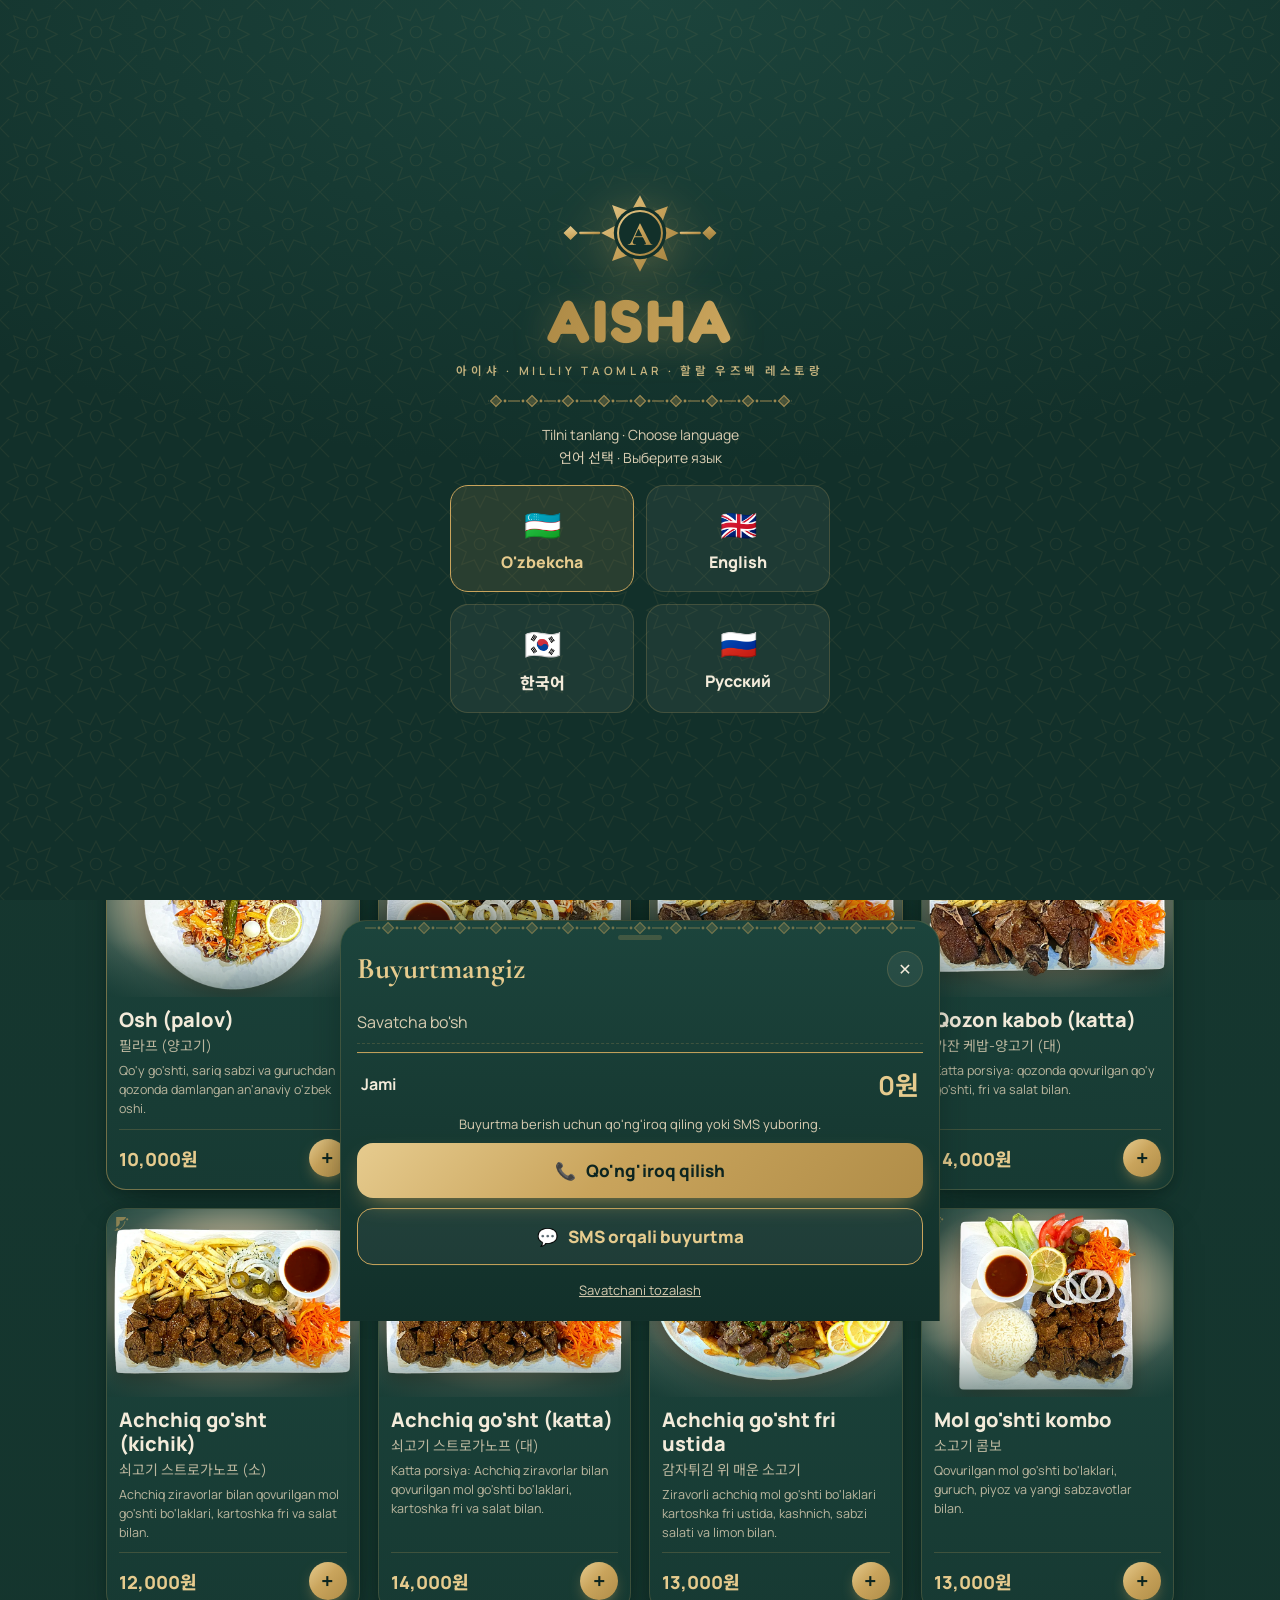
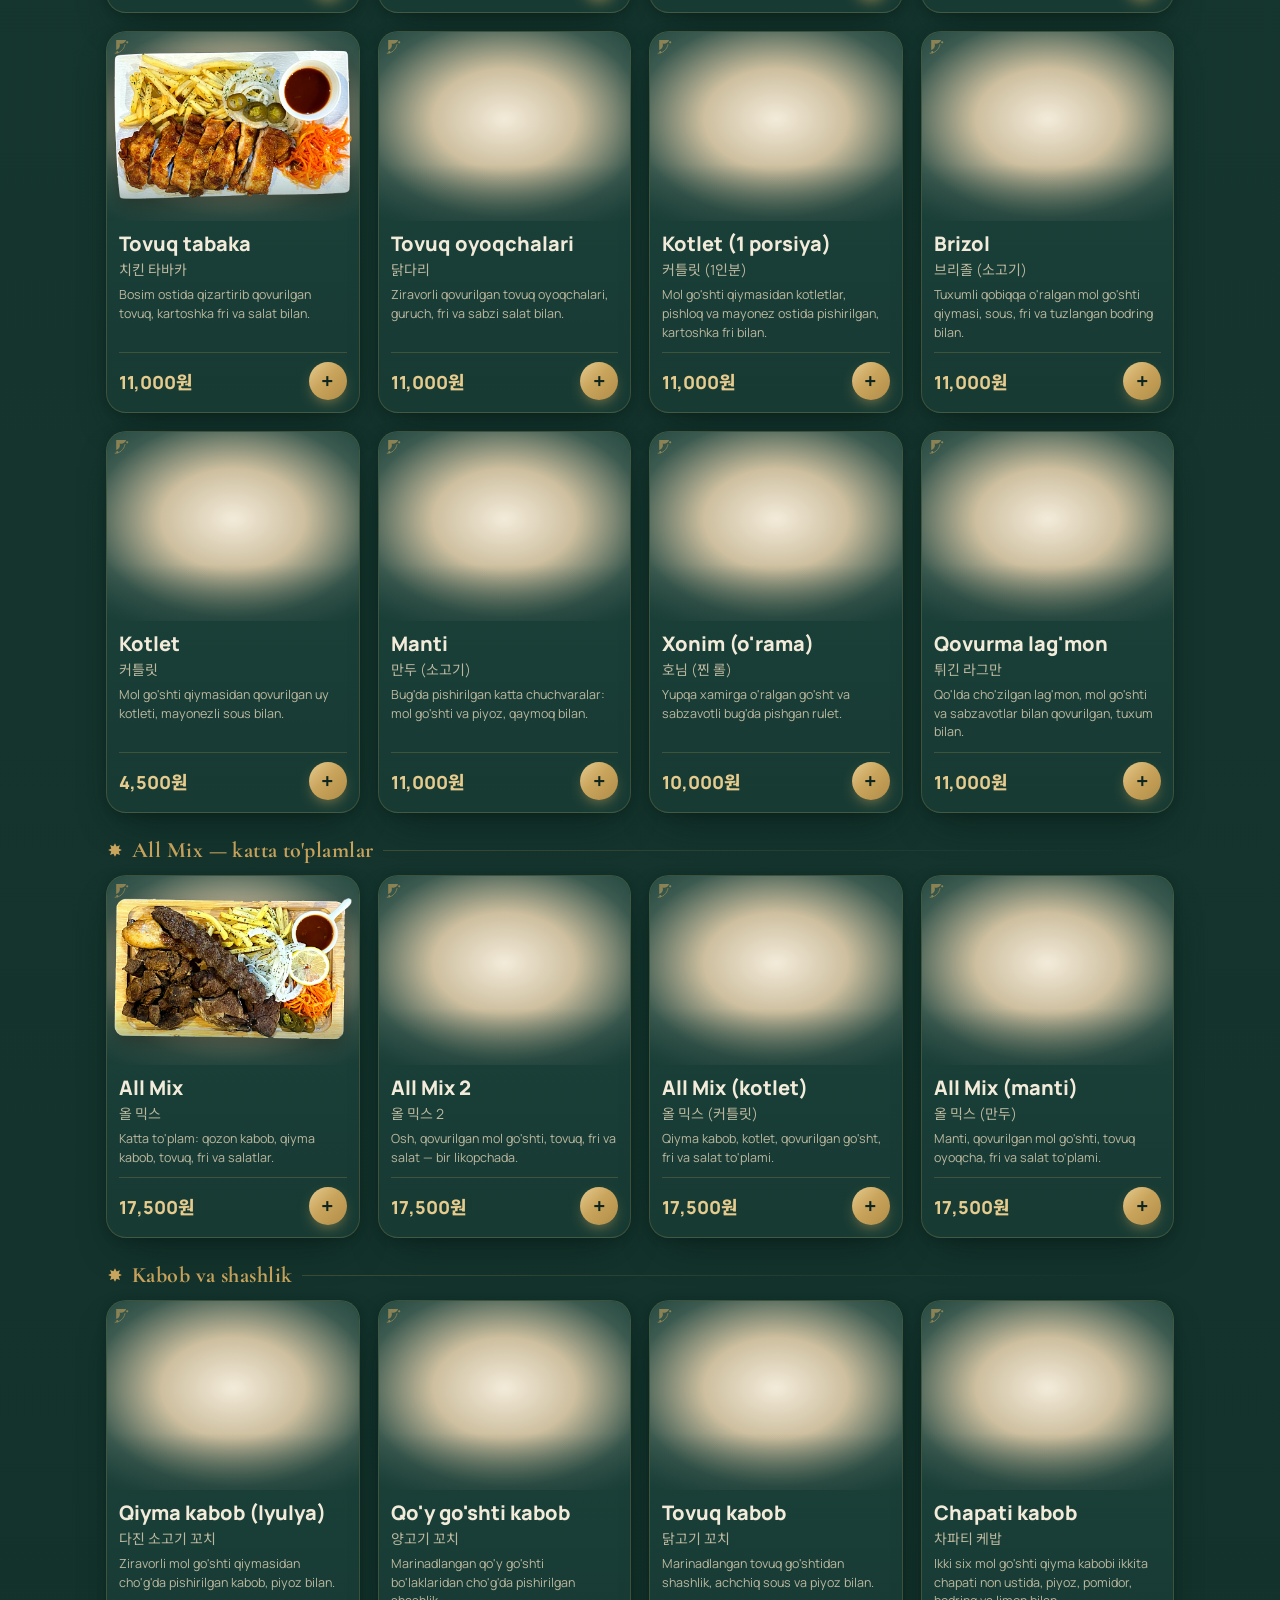
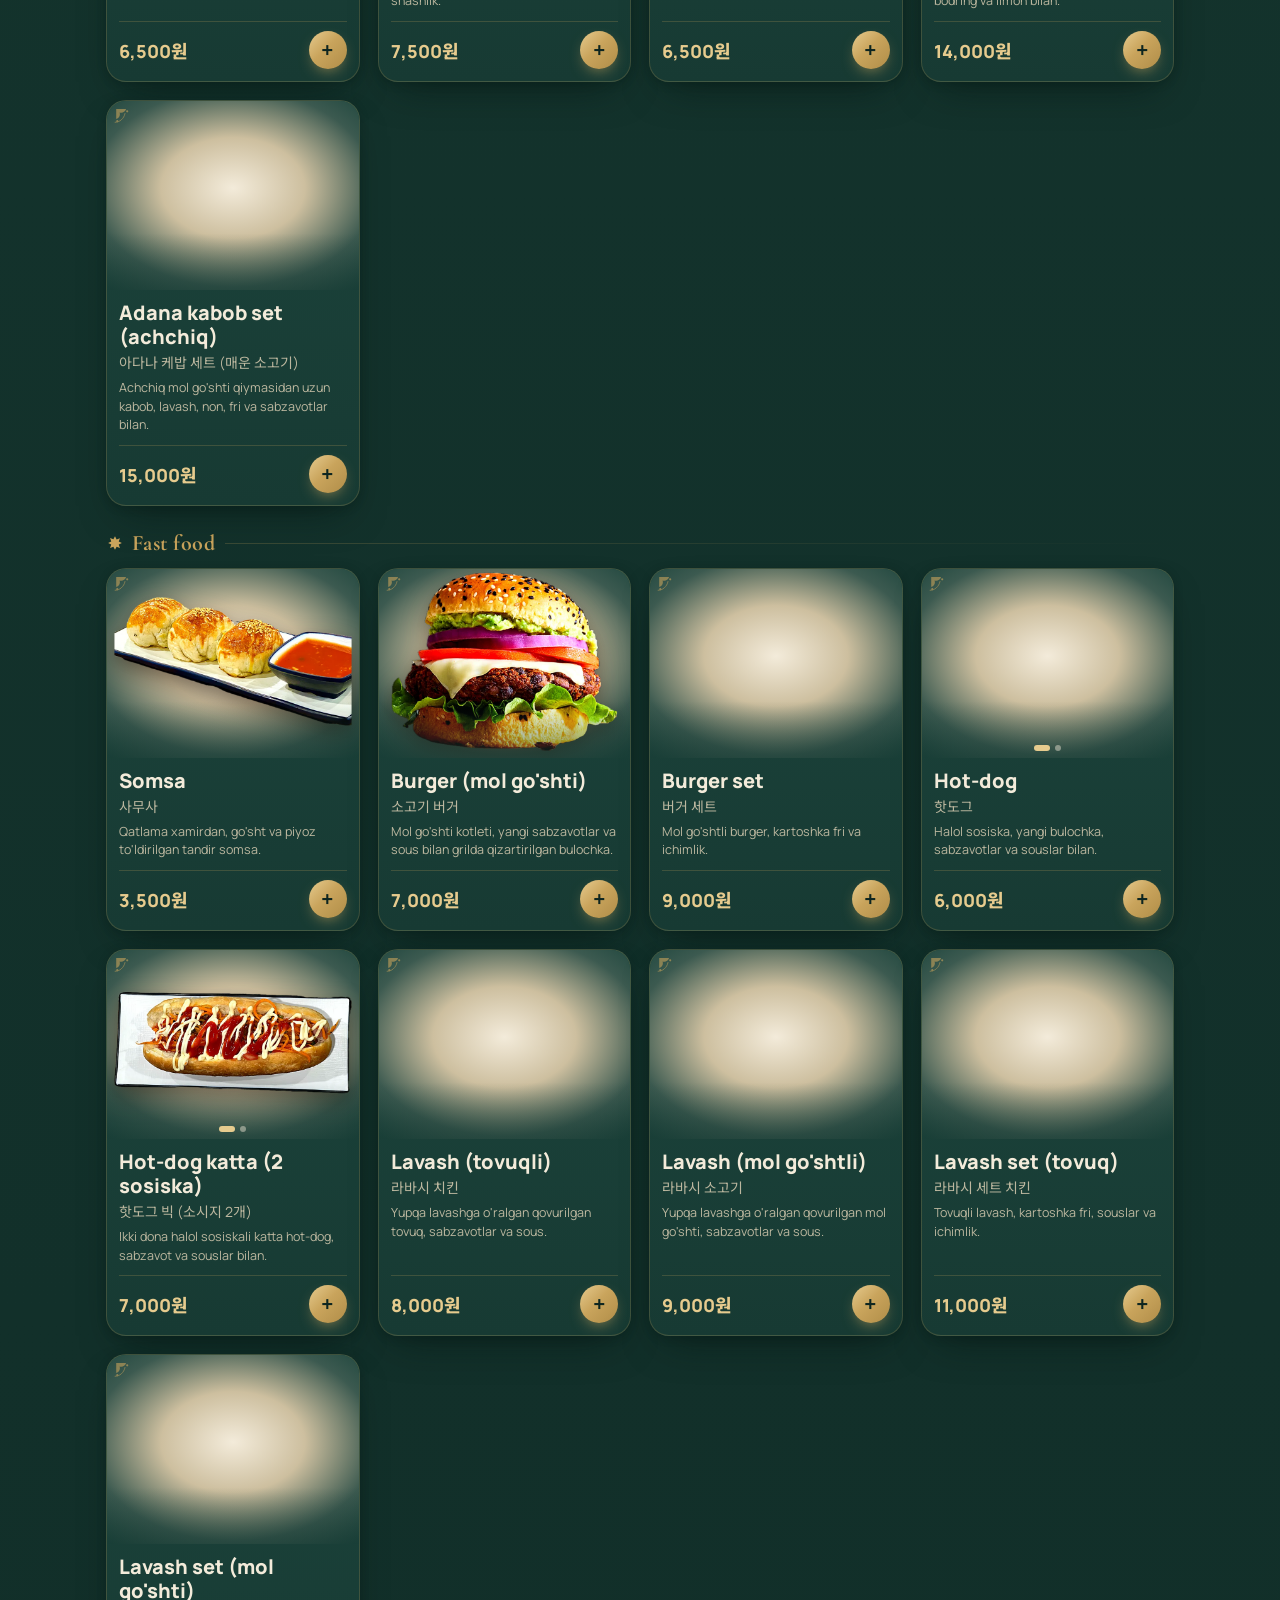
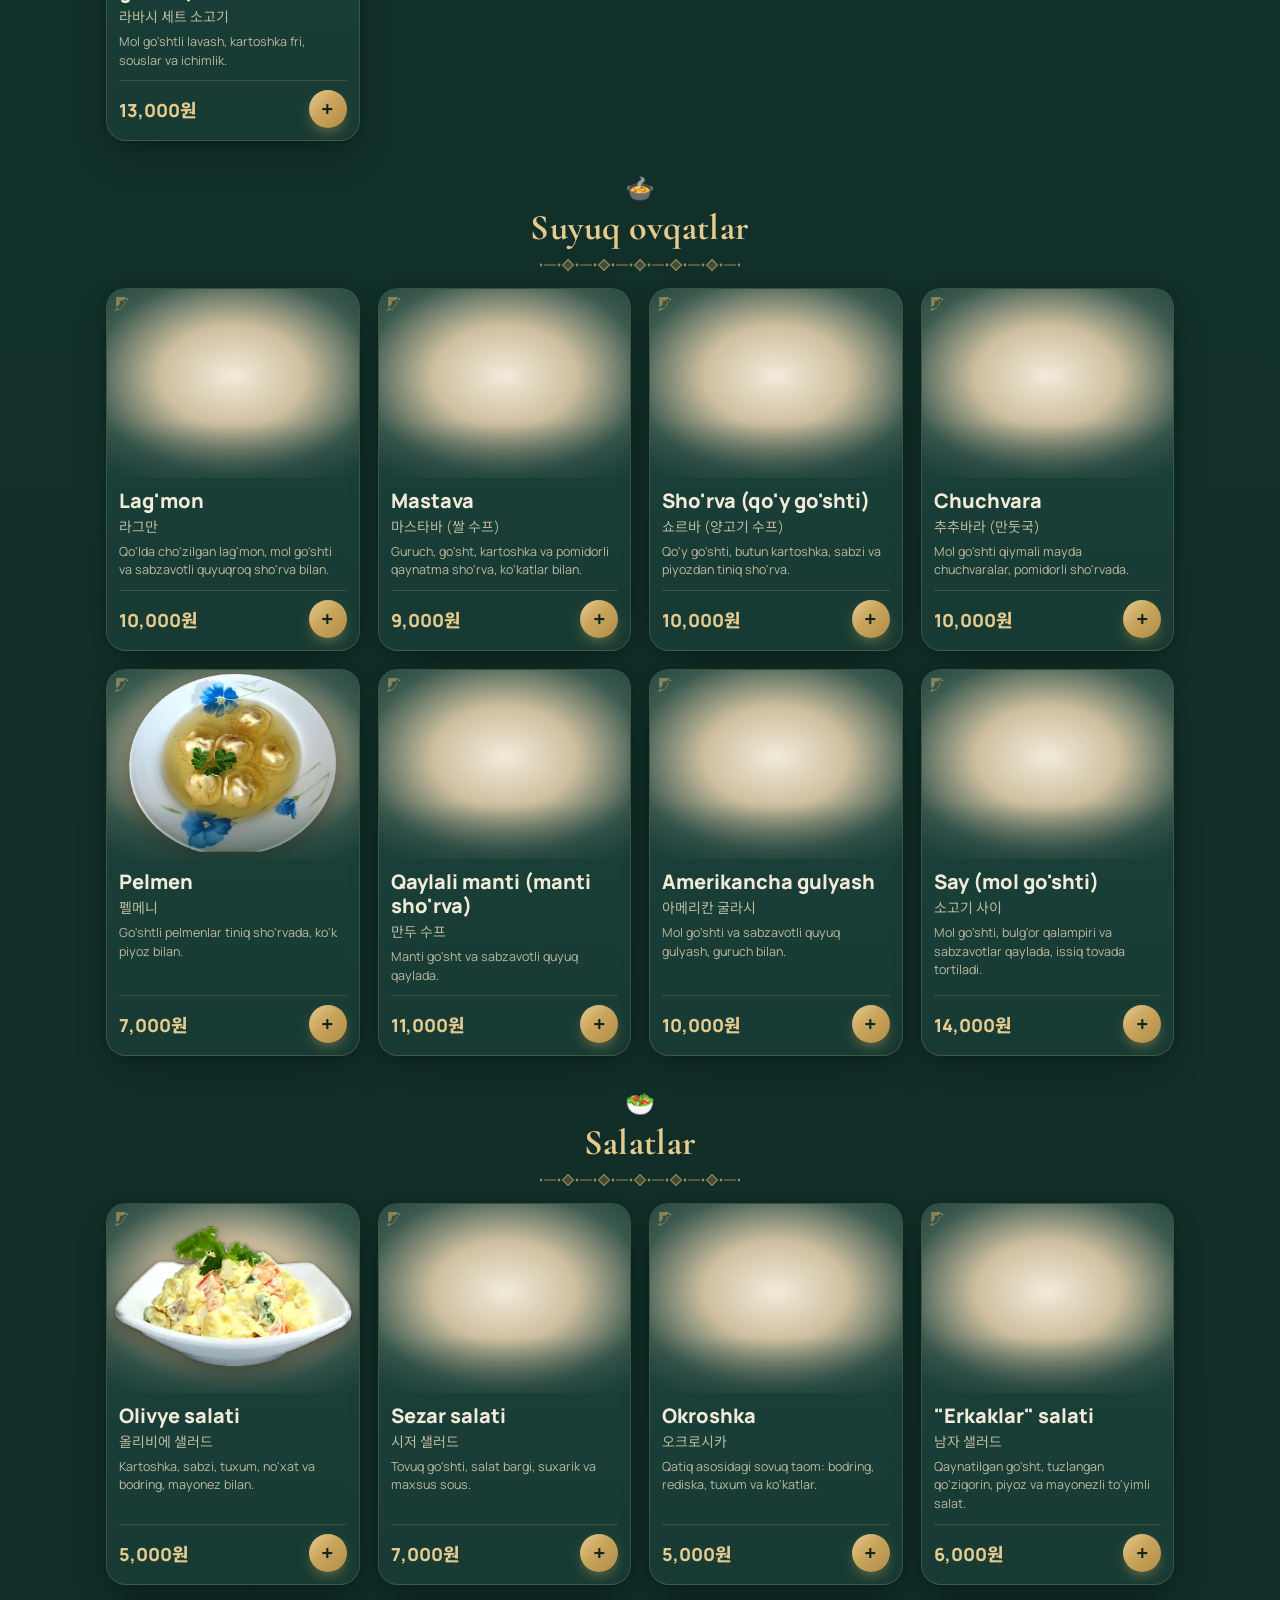
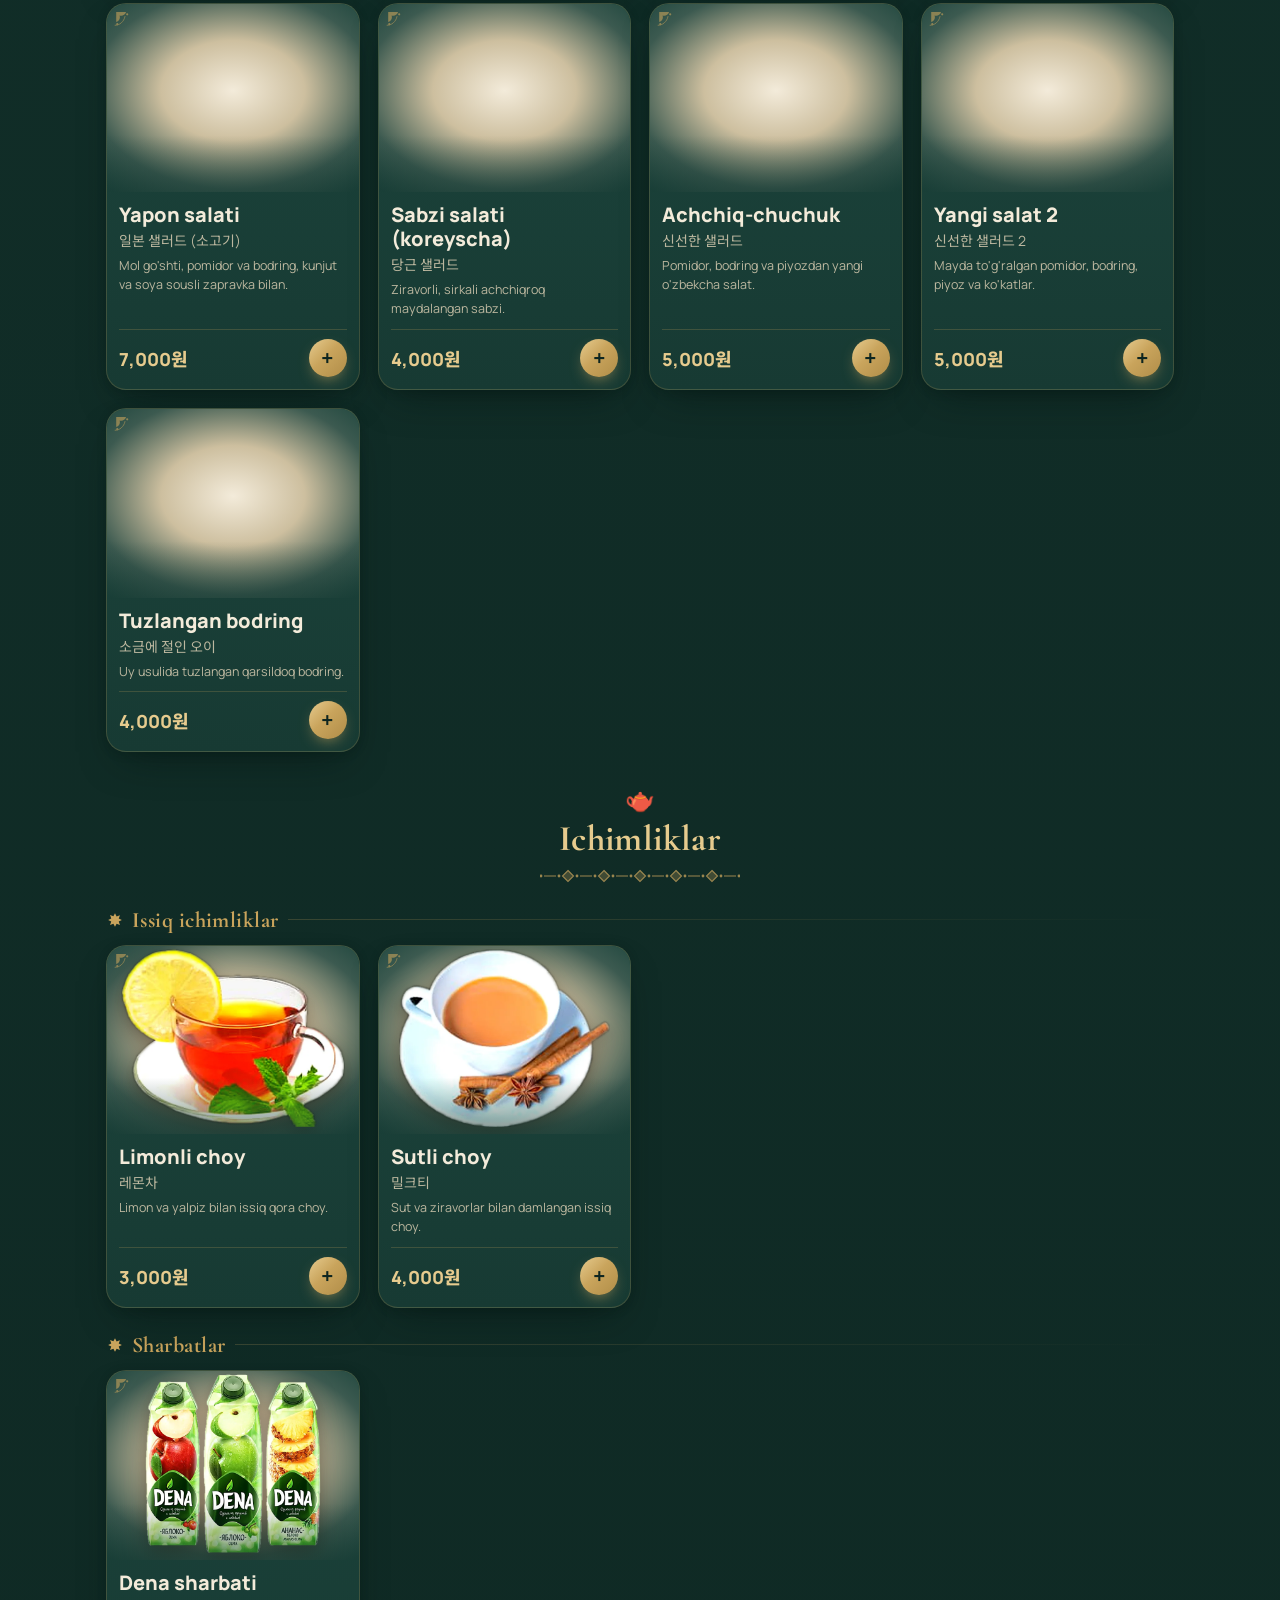
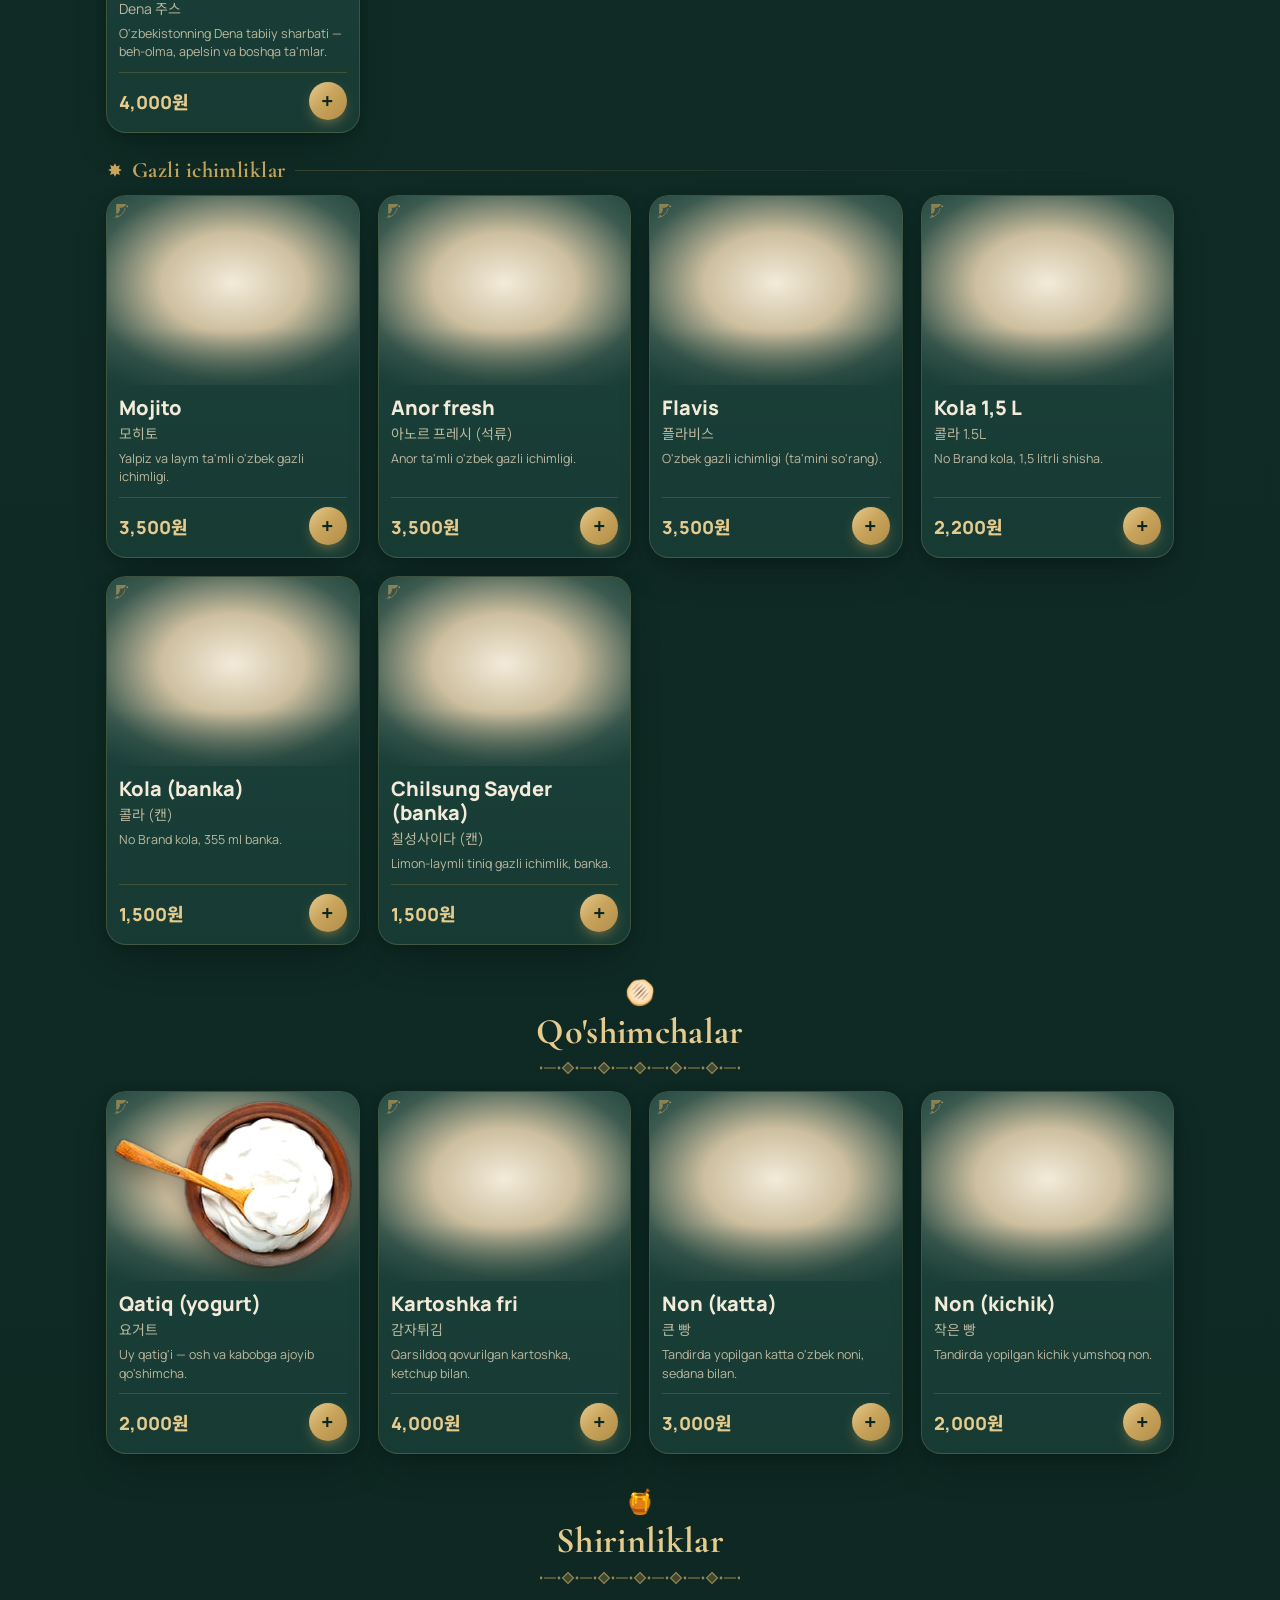
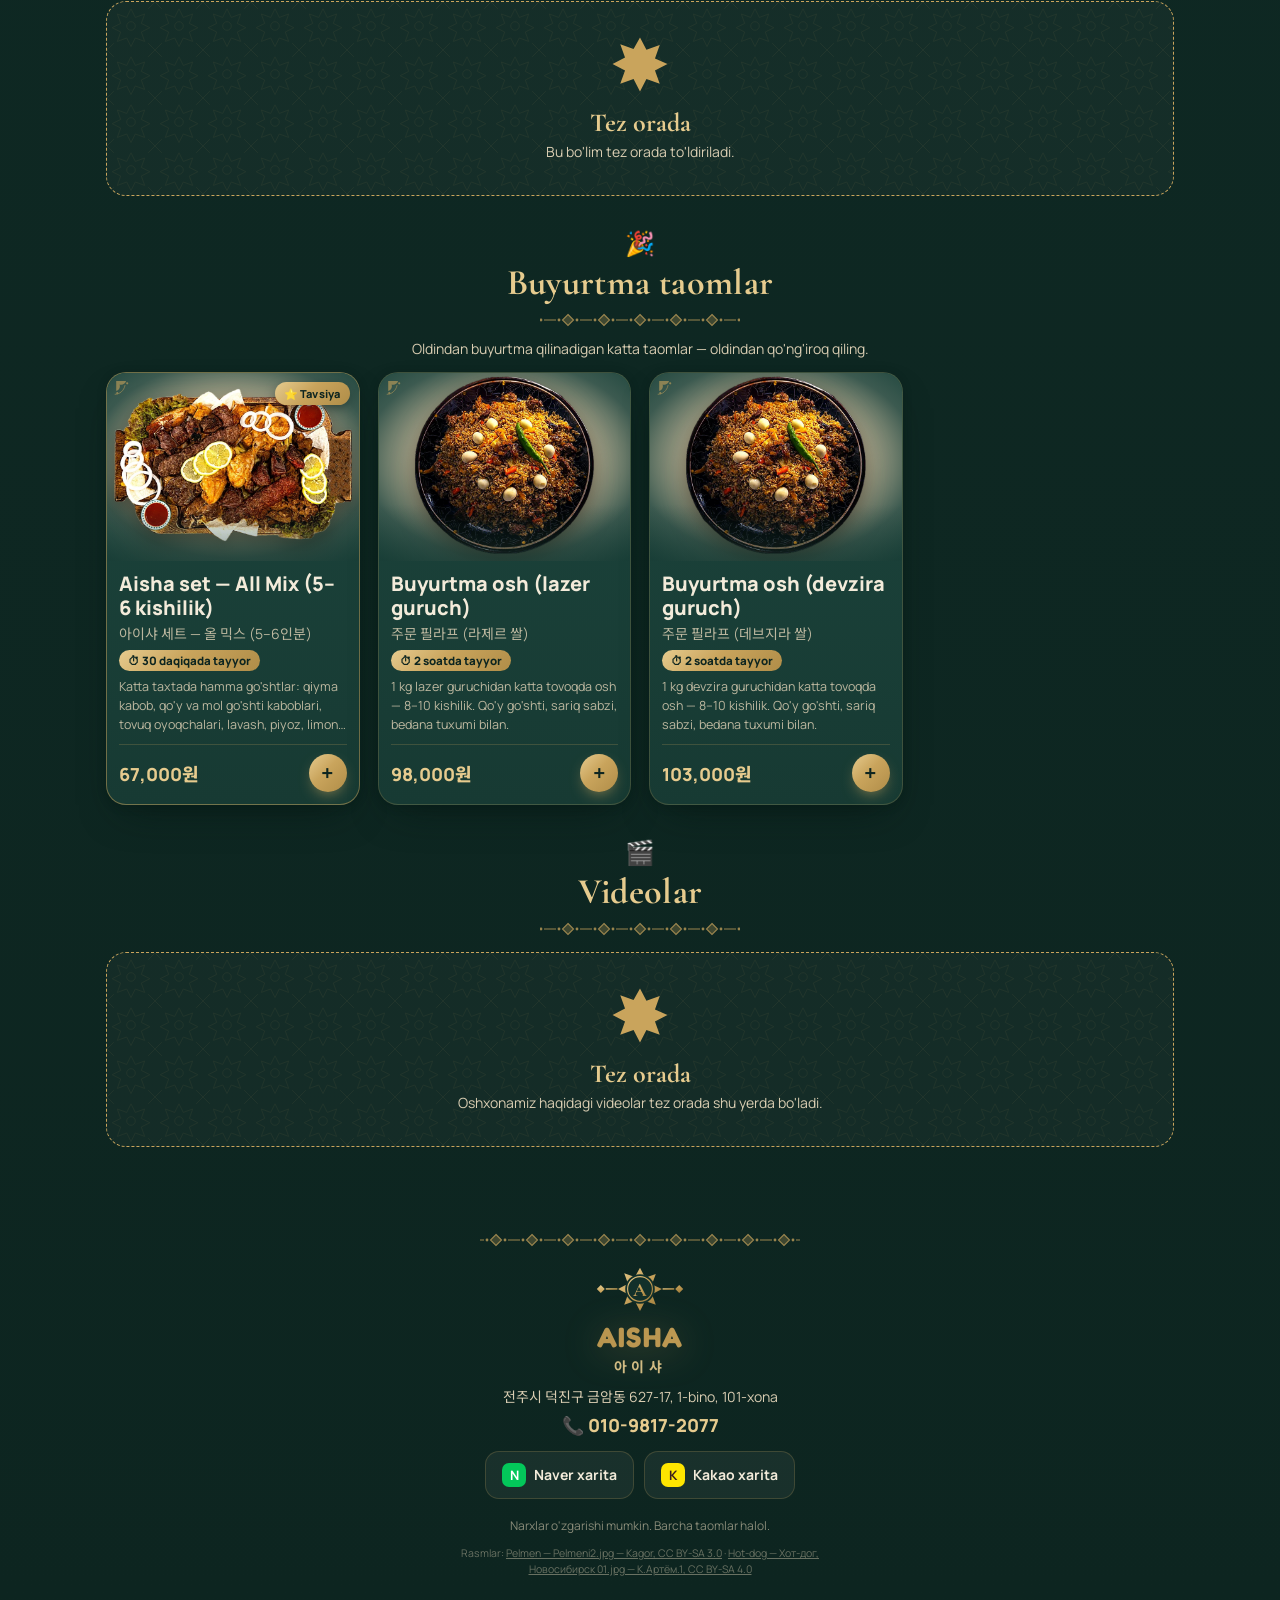
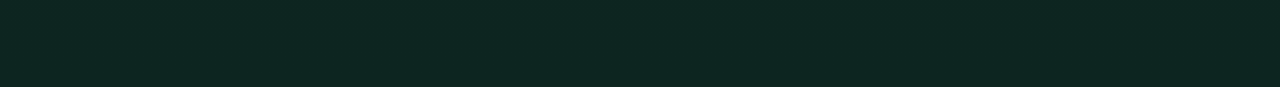
==== commit 1a319d13: "Aisha ranglari: to'q yashil fon (#12302A, #0D2520), oltin #C9A45C, krem #F3EBDA Co-Authored-By: Clau" ====
--- a/index.html
+++ b/index.html
@@ -5,11 +5,11 @@
   <meta name="viewport" content="width=device-width, initial-scale=1, viewport-fit=cover">
   <title>AISHA (아이샤) — Milliy taomlar</title>
   <meta name="description" content="AISHA (아이샤) halal o'zbek restorani — elektron menyu. 아이샤 할랄 우즈벡 레스토랑 메뉴. Jeonju, Geumam-dong.">
-  <meta name="theme-color" content="#151515">
+  <meta name="theme-color" content="#12302A">
   <meta property="og:title" content="AISHA (아이샤) — Halal Uzbek restaurant menu">
   <meta property="og:description" content="Osh, lag'mon, manti, kabob... 010-9817-2077">
   <meta property="og:image" content="images/plov.webp">
-  <link rel="icon" href="data:image/svg+xml,%3Csvg xmlns='http://www.w3.org/2000/svg' viewBox='0 0 40 40'%3E%3Cpath fill='%23E0B25A' d='M20 1l4.6 8.9 9.5-3.4-3.4 9.5L39.6 20l-8.9 4.6 3.4 9.5-9.5-3.4L20 39.6l-4.6-8.9-9.5 3.4 3.4-9.5L.4 20l8.9-4.6-3.4-9.5 9.5 3.4z'/%3E%3Ccircle cx='20' cy='20' r='11' fill='%23151515'/%3E%3Ctext x='20' y='25.5' text-anchor='middle' font-size='16' font-weight='700' fill='%23E0B25A' font-family='Georgia,serif'%3EA%3C/text%3E%3C/svg%3E">
+  <link rel="icon" href="data:image/svg+xml,%3Csvg xmlns='http://www.w3.org/2000/svg' viewBox='0 0 40 40'%3E%3Cpath fill='%23C9A45C' d='M20 1l4.6 8.9 9.5-3.4-3.4 9.5L39.6 20l-8.9 4.6 3.4 9.5-9.5-3.4L20 39.6l-4.6-8.9-9.5 3.4 3.4-9.5L.4 20l8.9-4.6-3.4-9.5 9.5 3.4z'/%3E%3Ccircle cx='20' cy='20' r='11' fill='%2312302A'/%3E%3Ctext x='20' y='25.5' text-anchor='middle' font-size='16' font-weight='700' fill='%23C9A45C' font-family='Georgia,serif'%3EA%3C/text%3E%3C/svg%3E">
   <link rel="preconnect" href="https://fonts.googleapis.com">
   <link rel="preconnect" href="https://fonts.gstatic.com" crossorigin>
   <link href="https://fonts.googleapis.com/css2?family=Fredoka:wght@600;700&family=Cormorant+Garamond:ital,wght@0,600;0,700;1,600&family=Manrope:wght@400;500;600;700;800&family=Playfair+Display:wght@600;700;800&family=Noto+Sans+KR:wght@400;500;700&display=swap" rel="stylesheet">
@@ -20,7 +20,7 @@
   <svg width="0" height="0" style="position:absolute" aria-hidden="true">
     <defs>
       <linearGradient id="gold" x1="0" y1="0" x2="1" y2="1">
-        <stop offset="0" stop-color="#FBE3A0"/><stop offset=".45" stop-color="#E0B25A"/><stop offset="1" stop-color="#A9772A"/>
+        <stop offset="0" stop-color="#E6CB8E"/><stop offset=".45" stop-color="#C9A45C"/><stop offset="1" stop-color="#9E7C3A"/>
       </linearGradient>
     </defs>
     <symbol id="logo" viewBox="0 0 120 64">
@@ -30,7 +30,7 @@
         <path d="M6 32l5-5 5 5-5 5zM104 32l5-5 5 5-5 5z"/>
         <rect x="17" y="31.2" width="15" height="1.6" rx=".8"/><rect x="88" y="31.2" width="15" height="1.6" rx=".8"/>
       </g>
-      <circle cx="60" cy="32" r="18.5" fill="#151515"/>
+      <circle cx="60" cy="32" r="18.5" fill="#12302A"/>
       <circle cx="60" cy="32" r="15.5" fill="none" stroke="url(#gold)" stroke-width="1.4"/>
       <text x="60" y="40.5" text-anchor="middle" font-size="24" font-weight="700" fill="url(#gold)" font-family="'Cormorant Garamond', Georgia, serif">A</text>
     </symbol>
--- a/style.css
+++ b/style.css
@@ -1,25 +1,25 @@
 /* AISHA e-menu — premium dark theme: matte charcoal background, gold lettering, dishes lit like on a restaurant table */
 :root {
-  --bg: #151515;
-  --bg-2: #1C1C1B;
-  --card: #1F1E1D;
-  --card-2: #262523;
-  --ink: #F5EAD6;
-  --ink-2: #C9B597;
-  --gold: #E0B25A;
-  --gold-2: #FBE3A0;
-  --gold-deep: #E9BE6A;
-  --gold-grad: linear-gradient(135deg, #FBE3A0 0%, #E0B25A 45%, #B9832F 100%);
-  --line: rgba(224, 178, 90, .22);
+  --bg: #12302A;
+  --bg-2: #0D2520;
+  --card: #173A33;
+  --card-2: #1C443C;
+  --ink: #F3EBDA;
+  --ink-2: #D9CDB2;
+  --gold: #C9A45C;
+  --gold-2: #E6CB8E;
+  --gold-deep: #D4B26C;
+  --gold-grad: linear-gradient(135deg, #E6CB8E 0%, #C9A45C 45%, #B08D48 100%);
+  --line: rgba(201, 164, 92, .22);
   --radius: 20px;
-  --shadow: 0 18px 40px -18px rgba(0, 0, 0, .75), 0 2px 8px rgba(0, 0, 0, .25);
+  --shadow: 0 18px 40px -18px rgba(5, 22, 18, .75), 0 2px 8px rgba(5, 22, 18, .25);
   --font: "Manrope", "Noto Sans KR", system-ui, -apple-system, sans-serif;
   --display: "Cormorant Garamond", "Playfair Display", "Noto Sans KR", Georgia, serif;
   --safe-b: env(safe-area-inset-bottom, 0px);
 
   /* naqsh tiles (8-point star girih + band), drawn in gold */
-  --naqsh: url("data:image/svg+xml,%3Csvg xmlns='http://www.w3.org/2000/svg' width='56' height='56' viewBox='0 0 56 56'%3E%3Cg fill='none' stroke='%23E0B25A' stroke-width='1'%3E%3Cpath d='M28 8l5 10 11-4-4 11 10 5-10 5 4 11-11-4-5 10-5-10-11 4 4-11-10-5 10-5-4-11 11 4z'/%3E%3Ccircle cx='28' cy='28' r='5'/%3E%3Cpath d='M0 0l8 8M56 0l-8 8M0 56l8-8M56 56l-8-8' /%3E%3C/g%3E%3C/svg%3E");
-  --band: url("data:image/svg+xml,%3Csvg xmlns='http://www.w3.org/2000/svg' width='36' height='14' viewBox='0 0 36 14'%3E%3Cg fill='none' stroke='%23E0B25A' stroke-width='1.1'%3E%3Cpath d='M0 7h6M30 7h6'/%3E%3Cpath d='M18 1.5l5.5 5.5-5.5 5.5-5.5-5.5z' fill='%23E0B25A' fill-opacity='.35'/%3E%3Ccircle cx='9' cy='7' r='1.4' fill='%23E0B25A' stroke='none'/%3E%3Ccircle cx='27' cy='7' r='1.4' fill='%23E0B25A' stroke='none'/%3E%3C/g%3E%3C/svg%3E");
+  --naqsh: url("data:image/svg+xml,%3Csvg xmlns='http://www.w3.org/2000/svg' width='56' height='56' viewBox='0 0 56 56'%3E%3Cg fill='none' stroke='%23C9A45C' stroke-width='1'%3E%3Cpath d='M28 8l5 10 11-4-4 11 10 5-10 5 4 11-11-4-5 10-5-10-11 4 4-11-10-5 10-5-4-11 11 4z'/%3E%3Ccircle cx='28' cy='28' r='5'/%3E%3Cpath d='M0 0l8 8M56 0l-8 8M0 56l8-8M56 56l-8-8' /%3E%3C/g%3E%3C/svg%3E");
+  --band: url("data:image/svg+xml,%3Csvg xmlns='http://www.w3.org/2000/svg' width='36' height='14' viewBox='0 0 36 14'%3E%3Cg fill='none' stroke='%23C9A45C' stroke-width='1.1'%3E%3Cpath d='M0 7h6M30 7h6'/%3E%3Cpath d='M18 1.5l5.5 5.5-5.5 5.5-5.5-5.5z' fill='%23C9A45C' fill-opacity='.35'/%3E%3Ccircle cx='9' cy='7' r='1.4' fill='%23C9A45C' stroke='none'/%3E%3Ccircle cx='27' cy='7' r='1.4' fill='%23C9A45C' stroke='none'/%3E%3C/g%3E%3C/svg%3E");
   --star-mask: url("data:image/svg+xml,%3Csvg xmlns='http://www.w3.org/2000/svg' viewBox='0 0 40 40'%3E%3Cpath d='M20 1l4.6 8.9 9.5-3.4-3.4 9.5L39.6 20l-8.9 4.6 3.4 9.5-9.5-3.4L20 39.6l-4.6-8.9-9.5 3.4 3.4-9.5L.4 20l8.9-4.6-3.4-9.5 9.5 3.4z'/%3E%3C/svg%3E");
 }
 
@@ -29,8 +29,8 @@
   margin: 0; font-family: var(--font); color: var(--ink); -webkit-font-smoothing: antialiased; overflow-x: hidden;
   padding-bottom: calc(90px + var(--safe-b));
   background:
-    radial-gradient(900px 600px at 50% -120px, rgba(224, 178, 90, .10), transparent 70%),
-    linear-gradient(180deg, #1B1B1A 0%, var(--bg) 40%, #121212 100%);
+    radial-gradient(900px 600px at 50% -120px, rgba(201, 164, 92, .10), transparent 70%),
+    linear-gradient(180deg, #163830 0%, var(--bg) 40%, #0D2520 100%);
   background-color: var(--bg);
 }
 body::before { content: ""; position: fixed; inset: 0; z-index: -1; pointer-events: none; background: var(--naqsh); background-size: 64px; opacity: .035; }
@@ -42,9 +42,9 @@
 
 /* gold lettering with a slow light sweep */
 .brand { font-family: "Fredoka", var(--font); font-weight: 700; letter-spacing: .05em; margin: 0; color: var(--gold);
-  background: linear-gradient(110deg, #B9832F 0%, #E0B25A 30%, #FFF4D2 45%, #E0B25A 60%, #B9832F 100%);
+  background: linear-gradient(110deg, #9E7C3A 0%, #C9A45C 30%, #F6EEDC 45%, #C9A45C 60%, #9E7C3A 100%);
   background-size: 250% 100%; -webkit-background-clip: text; background-clip: text; -webkit-text-fill-color: transparent;
-  filter: drop-shadow(0 4px 18px rgba(224, 178, 90, .35)); animation: shine 5s ease-in-out infinite; }
+  filter: drop-shadow(0 4px 18px rgba(201, 164, 92, .35)); animation: shine 5s ease-in-out infinite; }
 @keyframes shine { 0%, 15% { background-position: 100% 0; } 60%, 100% { background-position: 0 0; } }
 .brand-sub { margin: 6px 0 0; color: var(--gold-2); font-weight: 600; letter-spacing: .32em; text-transform: uppercase; font-size: 11.5px; opacity: .85; }
 .ornament-line { height: 14px; background: var(--band) repeat-x center; opacity: .75; margin: 16px auto; width: min(320px, 80%); }
@@ -55,27 +55,27 @@
 .hero-pattern { position: absolute; inset: 0; background: var(--naqsh); background-size: 56px; opacity: .10;
   -webkit-mask-image: radial-gradient(70% 60% at 50% 35%, #000 20%, transparent 80%); mask-image: radial-gradient(70% 60% at 50% 35%, #000 20%, transparent 80%); }
 .hero-top { position: relative; z-index: 2; display: flex; justify-content: space-between; align-items: center; }
-.halal-pill { font-size: 11px; font-weight: 800; letter-spacing: .16em; color: var(--gold-2); border: 1px solid var(--line); background: rgba(224, 178, 90, .08); padding: 6px 11px; border-radius: 99px; }
+.halal-pill { font-size: 11px; font-weight: 800; letter-spacing: .16em; color: var(--gold-2); border: 1px solid var(--line); background: rgba(201, 164, 92, .08); padding: 6px 11px; border-radius: 99px; }
 .lang-btn { display: flex; gap: 6px; align-items: center; padding: 7px 12px; border-radius: 99px; background: rgba(255, 255, 255, .06); border: 1px solid var(--line); font-size: 13px; color: var(--ink); }
 .lang-btn b { color: var(--gold); }
 .hero-logo { position: relative; z-index: 2; width: 140px; height: 76px; margin: 10px auto 4px; display: block;
-  filter: drop-shadow(0 6px 20px rgba(224, 178, 90, .35)); animation: rise 1s cubic-bezier(.2, .8, .2, 1) both; }
+  filter: drop-shadow(0 6px 20px rgba(201, 164, 92, .35)); animation: rise 1s cubic-bezier(.2, .8, .2, 1) both; }
 .hero .brand { position: relative; z-index: 2; font-size: 56px; line-height: 1.02; animation: rise 1s .1s cubic-bezier(.2, .8, .2, 1) both, shine 5s 1.2s ease-in-out infinite; }
 .hero .brand-sub { position: relative; z-index: 2; animation: rise 1s .2s cubic-bezier(.2, .8, .2, 1) both; }
 /* signature dish slowly turning under a warm spotlight */
 .hero-dish { position: relative; z-index: 1; width: min(300px, 78vw); aspect-ratio: 4 / 3; margin: 6px auto -6px; animation: rise 1.2s .3s cubic-bezier(.2, .8, .2, 1) both; }
 .hero-dish .halo { position: absolute; inset: -8% -14%; border-radius: 50%;
-  background: radial-gradient(closest-side, rgba(255, 214, 140, .38), rgba(224, 178, 90, .12) 55%, transparent 75%); animation: breathe 5s ease-in-out infinite; }
-.hero-dish img { position: relative; width: 100%; height: 100%; object-fit: contain; filter: drop-shadow(0 24px 30px rgba(0, 0, 0, .65)); animation: turn 60s linear infinite; }
+  background: radial-gradient(closest-side, rgba(220, 190, 125, .38), rgba(201, 164, 92, .12) 55%, transparent 75%); animation: breathe 5s ease-in-out infinite; }
+.hero-dish img { position: relative; width: 100%; height: 100%; object-fit: contain; filter: drop-shadow(0 24px 30px rgba(5, 22, 18, .65)); animation: turn 60s linear infinite; }
 @keyframes turn { to { transform: rotate(360deg); } }
 @keyframes breathe { 50% { opacity: .65; transform: scale(.96); } }
 .hero-call { position: relative; z-index: 2; display: inline-flex; align-items: center; gap: 6px; margin-top: 16px; padding: 11px 20px; border-radius: 99px;
-  font-weight: 800; font-size: 15px; color: #2A1C0E; background: var(--gold-grad); box-shadow: 0 10px 26px -10px rgba(224, 178, 90, .7);
+  font-weight: 800; font-size: 15px; color: #0D2520; background: var(--gold-grad); box-shadow: 0 10px 26px -10px rgba(201, 164, 92, .7);
   animation: rise 1s .4s cubic-bezier(.2, .8, .2, 1) both; }
 @keyframes rise { from { opacity: 0; transform: translateY(16px); } }
 /* floating gold dust */
 .dust { position: absolute; inset: 0; pointer-events: none; z-index: 1; }
-.dust i { position: absolute; bottom: -10px; width: 3px; height: 3px; border-radius: 50%; background: var(--gold-2); box-shadow: 0 0 8px 2px rgba(251, 227, 160, .6);
+.dust i { position: absolute; bottom: -10px; width: 3px; height: 3px; border-radius: 50%; background: var(--gold-2); box-shadow: 0 0 8px 2px rgba(230, 203, 142, .6);
   opacity: 0; animation: float 9s linear infinite; }
 .dust i:nth-child(1) { left: 8%; animation-delay: 0s; } .dust i:nth-child(2) { left: 18%; animation-delay: 2.2s; animation-duration: 11s; }
 .dust i:nth-child(3) { left: 29%; animation-delay: 4.5s; } .dust i:nth-child(4) { left: 41%; animation-delay: 1.1s; animation-duration: 12s; }
@@ -85,12 +85,12 @@
 @keyframes float { 10% { opacity: .9; } 80% { opacity: .6; } 100% { transform: translate(18px, -520px); opacity: 0; } }
 
 /* ---------- TABS ---------- */
-.tabs { position: sticky; top: 0; z-index: 20; background: rgba(21, 21, 21, .96); border-bottom: 1px solid var(--line); }
+.tabs { position: sticky; top: 0; z-index: 20; background: rgba(18, 48, 42, .96); border-bottom: 1px solid var(--line); }
 .tabs-inner { display: flex; gap: 8px; overflow-x: auto; padding: 10px 16px; scrollbar-width: none; scroll-snap-type: x proximity; }
 .tabs-inner::-webkit-scrollbar { display: none; }
 .tab { flex: none; scroll-snap-align: center; display: flex; align-items: center; gap: 6px; padding: 9px 15px; border-radius: 99px; font-weight: 700; font-size: 14px; white-space: nowrap;
   background: rgba(255, 255, 255, .04); border: 1px solid var(--line); color: var(--ink-2); transition: all .25s; }
-.tab.active { color: #2A1C0E; border-color: transparent; background: var(--gold-grad); box-shadow: 0 8px 20px -8px rgba(224, 178, 90, .75); }
+.tab.active { color: #0D2520; border-color: transparent; background: var(--gold-grad); box-shadow: 0 8px 20px -8px rgba(201, 164, 92, .75); }
 
 /* ---------- SECTIONS ---------- */
 main { max-width: 1100px; margin: 0 auto; padding: 0 16px; }
@@ -116,32 +116,32 @@
 .card .corner.br { bottom: 7px; right: 7px; transform: rotate(180deg); }
 /* the photo sits under a warm spotlight so dishes stay bright on the dark page */
 .thumb { position: relative; aspect-ratio: 4 / 3; overflow: hidden; cursor: zoom-in;
-  background: radial-gradient(75% 70% at 50% 46%, #F2E6D2 0%, #C9B79C 38%, #4A4238 75%, #262523 100%); }
+  background: radial-gradient(75% 70% at 50% 46%, #F3EBDA 0%, #CDBF9F 38%, #3C5A50 75%, var(--card-2) 100%); }
 .thumb::after { content: ""; position: absolute; inset: 0; pointer-events: none; z-index: 2;
-  background: linear-gradient(180deg, transparent 70%, rgba(31, 30, 29, .55)); }
+  background: linear-gradient(180deg, transparent 70%, rgba(23, 58, 51, .55)); }
 .thumb img { width: 100%; height: 100%; object-fit: cover; transition: transform .6s cubic-bezier(.2, .8, .2, 1), opacity .4s; opacity: 0; position: relative; z-index: 1;
   filter: drop-shadow(0 10px 12px rgba(40, 24, 10, .45)); }
 .thumb img.loaded { opacity: 1; }
 .card:active .thumb img { transform: scale(1.04); }
 .thumb .ph { position: absolute; inset: 0; display: grid; place-items: center; font-size: 46px; z-index: 1; }
-.thumb .ph::before { content: ""; position: absolute; width: 74%; aspect-ratio: 1; background: #8a6a40; opacity: .2;
+.thumb .ph::before { content: ""; position: absolute; width: 74%; aspect-ratio: 1; background: #9E7C3A; opacity: .2;
   -webkit-mask: var(--star-mask) center/contain no-repeat; mask: var(--star-mask) center/contain no-repeat; }
 .body { display: flex; flex-direction: column; flex: 1; padding: 11px 12px 12px; }
 .name { font-weight: 800; font-size: 20px; line-height: 1.2; margin: 0; color: var(--ink); }
 .alt { font-size: 14px; color: var(--ink-2); margin-top: 3px; opacity: .85; }
-.ready { align-self: flex-start; margin-top: 7px; font-size: 11.5px; font-weight: 800; color: #2A1C0E; background: var(--gold-grad); padding: 3px 9px; border-radius: 99px; }
+.ready { align-self: flex-start; margin-top: 7px; font-size: 11.5px; font-weight: 800; color: #0D2520; background: var(--gold-grad); padding: 3px 9px; border-radius: 99px; }
 .desc { font-size: 12.5px; line-height: 1.5; color: var(--ink-2); opacity: .85; margin: 7px 0 10px; flex: 1;
   display: -webkit-box; -webkit-line-clamp: 3; -webkit-box-orient: vertical; overflow: hidden; }
 .card.open .desc { -webkit-line-clamp: unset; }
 .foot { display: flex; align-items: center; justify-content: space-between; gap: 6px; padding-top: 9px; border-top: 1px solid var(--line); }
 .price { font-weight: 800; font-size: 18px; color: var(--gold-2); white-space: nowrap; }
-.add { width: 38px; height: 38px; border-radius: 50%; display: grid; place-items: center; font-size: 22px; font-weight: 700; color: #2A1C0E; flex: none;
-  background: var(--gold-grad); box-shadow: 0 6px 16px -6px rgba(224, 178, 90, .8); transition: transform .15s; }
+.add { width: 38px; height: 38px; border-radius: 50%; display: grid; place-items: center; font-size: 22px; font-weight: 700; color: #0D2520; flex: none;
+  background: var(--gold-grad); box-shadow: 0 6px 16px -6px rgba(201, 164, 92, .8); transition: transform .15s; }
 .add:active { transform: scale(.88); }
-.stepper { display: flex; align-items: center; gap: 2px; background: rgba(224, 178, 90, .12); border: 1px solid var(--line); border-radius: 99px; padding: 3px; }
-.stepper button { width: 30px; height: 30px; border-radius: 50%; font-size: 18px; font-weight: 800; color: #2A1C0E; background: var(--gold-grad); }
+.stepper { display: flex; align-items: center; gap: 2px; background: rgba(201, 164, 92, .12); border: 1px solid var(--line); border-radius: 99px; padding: 3px; }
+.stepper button { width: 30px; height: 30px; border-radius: 50%; font-size: 18px; font-weight: 800; color: #0D2520; background: var(--gold-grad); }
 .stepper b { min-width: 22px; text-align: center; font-size: 14px; color: var(--gold-2); }
-.in-cart { border-color: var(--gold); box-shadow: 0 0 0 1.5px rgba(224, 178, 90, .55), 0 0 28px -6px rgba(224, 178, 90, .45), var(--shadow); }
+.in-cart { border-color: var(--gold); box-shadow: 0 0 0 1.5px rgba(201, 164, 92, .55), 0 0 28px -6px rgba(201, 164, 92, .45), var(--shadow); }
 
 /* empty / coming soon */
 .soon { text-align: center; padding: 34px 20px; border-radius: var(--radius); border: 1px dashed var(--gold); background: rgba(255, 255, 255, .03); position: relative; overflow: hidden; }
@@ -152,7 +152,7 @@
 .soon p { position: relative; margin: 0; color: var(--ink-2); font-size: 14px; }
 
 /* ---------- FOOTER ---------- */
-.footer { text-align: center; padding: 30px 16px 20px; margin-top: 40px; background: linear-gradient(180deg, transparent, rgba(0, 0, 0, .3)); }
+.footer { text-align: center; padding: 30px 16px 20px; margin-top: 40px; background: linear-gradient(180deg, transparent, var(--bg-2)); }
 .footer-logo { width: 96px; height: 52px; }
 .brand.small { font-size: 28px; }
 .brand-ko { position: relative; z-index: 2; margin: 2px 0 0; font-family: "Noto Sans KR", var(--font); font-weight: 700; font-size: 17px; letter-spacing: .3em; color: var(--gold-2); opacity: .9; }
@@ -171,24 +171,24 @@
 
 /* ---------- CART BAR ---------- */
 .cart-bar { position: fixed; z-index: 30; left: 12px; right: 12px; bottom: calc(12px + var(--safe-b)); max-width: 560px; margin: 0 auto;
-  display: flex; align-items: center; gap: 12px; padding: 12px 16px; border-radius: 18px; color: #2A1C0E; text-align: left;
-  background: var(--gold-grad); box-shadow: 0 18px 40px -12px rgba(0, 0, 0, .8), 0 0 30px -8px rgba(224, 178, 90, .6);
+  display: flex; align-items: center; gap: 12px; padding: 12px 16px; border-radius: 18px; color: #0D2520; text-align: left;
+  background: var(--gold-grad); box-shadow: 0 18px 40px -12px rgba(5, 22, 18, .8), 0 0 30px -8px rgba(201, 164, 92, .6);
   transform: translateY(0); transition: transform .35s cubic-bezier(.2, .8, .2, 1), opacity .35s; }
 .cart-bar[hidden] { display: flex; transform: translateY(140%); opacity: 0; pointer-events: none; }
 .cart-bar.bump { animation: bump .4s; }
 @keyframes bump { 40% { transform: scale(1.04); } }
 .cb-icon { position: relative; font-size: 22px; }
 .cb-icon i { position: absolute; top: -8px; right: -10px; min-width: 20px; height: 20px; padding: 0 5px; border-radius: 99px; font-style: normal; font-size: 12px; font-weight: 800;
-  display: grid; place-items: center; background: #2A1C0E; color: var(--gold-2); }
+  display: grid; place-items: center; background: #0D2520; color: var(--gold-2); }
 .cb-label { flex: 1; font-weight: 800; font-size: 16px; }
 .cb-total { font-weight: 800; font-size: 16px; background: rgba(42, 28, 14, .14); padding: 6px 10px; border-radius: 10px; }
 
 /* ---------- SHEET ---------- */
-.sheet-backdrop { position: fixed; inset: 0; z-index: 40; background: rgba(0, 0, 0, .6); opacity: 1; transition: opacity .3s; }
+.sheet-backdrop { position: fixed; inset: 0; z-index: 40; background: rgba(13, 37, 32, .72); opacity: 1; transition: opacity .3s; }
 .sheet-backdrop[hidden] { display: block; opacity: 0; pointer-events: none; }
 .sheet { position: fixed; z-index: 41; left: 0; right: 0; bottom: 0; max-width: 600px; margin: 0 auto; max-height: 88vh; max-height: 88dvh; display: flex; flex-direction: column;
-  background: linear-gradient(180deg, #232221, var(--bg)); border: 1px solid var(--line); border-bottom: 0; border-radius: 26px 26px 0 0;
-  padding: 8px 16px calc(16px + var(--safe-b)); box-shadow: 0 -20px 50px -20px rgba(0, 0, 0, .8);
+  background: linear-gradient(180deg, #1C443C, var(--bg)); border: 1px solid var(--line); border-bottom: 0; border-radius: 26px 26px 0 0;
+  padding: 8px 16px calc(16px + var(--safe-b)); box-shadow: 0 -20px 50px -20px rgba(5, 22, 18, .8);
   transform: translateY(105%); transition: transform .4s cubic-bezier(.2, .8, .2, 1); }
 .sheet::before { content: ""; position: absolute; top: 0; left: 24px; right: 24px; height: 14px; background: var(--band) repeat-x center; opacity: .5; }
 .sheet.open { transform: none; }
@@ -199,7 +199,7 @@
 .sheet-list { list-style: none; margin: 8px 0; padding: 0; overflow-y: auto; flex: 1; overscroll-behavior: contain; }
 .sheet-list li { display: flex; align-items: center; gap: 10px; padding: 10px 0; border-bottom: 1px dashed var(--line); }
 .sheet-list img, .sheet-list .mini-ph { width: 56px; height: 44px; border-radius: 10px; object-fit: cover; flex: none; display: grid; place-items: center;
-  background: radial-gradient(circle at 50% 45%, #F4E3C4, #8a6a40); }
+  background: radial-gradient(circle at 50% 45%, #F4E3C4, #9E7C3A); }
 .sheet-list .info { flex: 1; min-width: 0; }
 .sheet-list .info b { display: block; font-size: 14px; }
 .sheet-list .info span { font-size: 13px; color: var(--gold); font-weight: 700; }
@@ -209,56 +209,56 @@
 .sheet-hint { margin: 0 0 10px; font-size: 13px; color: var(--ink-2); text-align: center; }
 .order-btns { display: grid; gap: 10px; }
 .order-btn { display: flex; align-items: center; justify-content: center; gap: 10px; padding: 16px; border-radius: 16px; font-weight: 800; font-size: 17px; }
-.order-btn.call { color: #2A1C0E; background: var(--gold-grad); box-shadow: 0 10px 24px -10px rgba(224, 178, 90, .8); }
+.order-btn.call { color: #0D2520; background: var(--gold-grad); box-shadow: 0 10px 24px -10px rgba(201, 164, 92, .8); }
 .order-btn.sms { color: var(--gold-2); background: rgba(255, 255, 255, .05); border: 1px solid var(--gold); }
 .clear-btn { margin: 10px auto 0; display: block; font-size: 13px; color: var(--ink-2); text-decoration: underline; padding: 6px; }
 
 /* ---------- LANGUAGE SCREEN ---------- */
 .lang-screen { position: fixed; inset: 0; z-index: 60; display: flex; align-items: center; justify-content: center; padding: 20px; overflow-y: auto;
-  background: radial-gradient(120% 80% at 50% 0%, #2A2723, var(--bg) 65%); animation: fade .5s; }
+  background: radial-gradient(120% 80% at 50% 0%, #1C443C, var(--bg) 65%); animation: fade .5s; }
 .lang-screen::before { content: ""; position: absolute; inset: 0; background: var(--naqsh); background-size: 64px; opacity: .08; }
 .lang-screen[hidden] { display: none; }
 @keyframes fade { from { opacity: 0; } }
 .lang-card { position: relative; width: 100%; max-width: 380px; text-align: center; animation: rise .8s cubic-bezier(.2, .8, .2, 1); }
-.lang-logo { width: 170px; height: 92px; filter: drop-shadow(0 8px 26px rgba(224, 178, 90, .45)); }
+.lang-logo { width: 170px; height: 92px; filter: drop-shadow(0 8px 26px rgba(201, 164, 92, .45)); }
 .lang-card .brand { font-size: 60px; }
 .lang-q { color: var(--ink-2); font-size: 14px; line-height: 1.6; margin: 0 0 16px; }
 .lang-grid { display: grid; grid-template-columns: 1fr 1fr; gap: 12px; }
 .lang-grid button { display: flex; flex-direction: column; align-items: center; gap: 6px; padding: 18px 10px; border-radius: 18px; font-weight: 800; font-size: 16px; color: var(--ink);
   background: rgba(255, 255, 255, .05); border: 1px solid var(--line); transition: transform .15s, border-color .2s, background .2s; }
 .lang-grid button:active { transform: scale(.96); }
-.lang-grid button.current { border-color: var(--gold); background: rgba(224, 178, 90, .12); color: var(--gold-2); }
+.lang-grid button.current { border-color: var(--gold); background: rgba(201, 164, 92, .12); color: var(--gold-2); }
 .lang-grid .flag { font-size: 30px; }
 
 /* ---------- TOAST ---------- */
-.toast { position: fixed; z-index: 70; left: 50%; top: 16px; transform: translate(-50%, -200%); visibility: hidden; color: #2A1C0E; background: var(--gold-grad);
+.toast { position: fixed; z-index: 70; left: 50%; top: 16px; transform: translate(-50%, -200%); visibility: hidden; color: #0D2520; background: var(--gold-grad);
   padding: 10px 16px; border-radius: 12px; font-size: 14px; font-weight: 700; transition: transform .35s cubic-bezier(.2, .8, .2, 1); max-width: 90vw;
-  box-shadow: 0 12px 30px -10px rgba(0, 0, 0, .7); }
+  box-shadow: 0 12px 30px -10px rgba(5, 22, 18, .7); }
 .toast.show { transform: translate(-50%, 0); visibility: visible; }
 
 /* gold "recommended" ribbon on signature dishes */
 .pick { position: absolute; z-index: 3; top: 9px; right: 9px; padding: 4px 9px; border-radius: 99px; font-size: 11px; font-weight: 800; letter-spacing: .02em;
-  color: #2A1C0E; background: var(--gold-grad); box-shadow: 0 4px 12px -2px rgba(0, 0, 0, .55); pointer-events: none; }
-.card:has(.pick) { border-color: rgba(224, 178, 90, .5); }
+  color: #0D2520; background: var(--gold-grad); box-shadow: 0 4px 12px -2px rgba(5, 22, 18, .55); pointer-events: none; }
+.card:has(.pick) { border-color: rgba(201, 164, 92, .5); }
 
 /* ---------- photo strip (several photos per dish) ---------- */
 .slides { position: relative; z-index: 1; display: flex; width: 100%; height: 100%; overflow-x: auto; scroll-snap-type: x mandatory; scrollbar-width: none; }
 .slides::-webkit-scrollbar { display: none; }
 .slides img { flex: 0 0 100%; scroll-snap-align: center; }
 .dots { position: absolute; z-index: 3; left: 0; right: 0; bottom: 7px; display: flex; justify-content: center; gap: 5px; pointer-events: none; }
-.dots i { width: 6px; height: 6px; border-radius: 50%; background: rgba(255, 244, 210, .45); transition: all .2s; }
+.dots i { width: 6px; height: 6px; border-radius: 50%; background: rgba(243, 235, 218, .45); transition: all .2s; }
 .dots i.on { width: 16px; border-radius: 9px; background: var(--gold-2); }
 
 /* ---------- full-screen photo viewer ---------- */
 .viewer { position: fixed; inset: 0; z-index: 80; display: flex; flex-direction: column; justify-content: center;
-  background: radial-gradient(70% 55% at 50% 45%, rgba(70, 64, 56, .95), rgba(10, 10, 10, .97)); opacity: 0; transition: opacity .25s; }
+  background: radial-gradient(70% 55% at 50% 45%, rgba(28, 68, 60, .96), rgba(13, 37, 32, .98)); opacity: 0; transition: opacity .25s; }
 .viewer.open { opacity: 1; }
 .viewer[hidden] { display: none; }
 .v-strip { display: flex; overflow-x: auto; scroll-snap-type: x mandatory; scrollbar-width: none; }
 .v-strip::-webkit-scrollbar { display: none; }
 .v-pic { flex: 0 0 100%; scroll-snap-align: center; display: grid; place-items: center; padding: 0 12px; }
 .v-pic img { width: 100%; max-width: 900px; max-height: 78vh; object-fit: contain; transform: scale(.94); transition: transform .3s cubic-bezier(.2, .8, .2, 1);
-  filter: drop-shadow(0 30px 40px rgba(0, 0, 0, .6)); }
+  filter: drop-shadow(0 30px 40px rgba(5, 22, 18, .6)); }
 .viewer.open .v-pic img { transform: none; }
 .v-title { text-align: center; color: var(--gold-2); font-family: var(--display); font-weight: 700; font-size: 26px; margin-top: 14px; padding: 0 16px; }
 .v-close { position: absolute; top: calc(14px + env(safe-area-inset-top, 0px)); right: 14px; width: 42px; height: 42px; border-radius: 50%;
@@ -266,19 +266,19 @@
 
 /* ---------- VIDEOS ---------- */
 .video { position: relative; display: block; width: 100%; padding: 0; border: 1px solid var(--line); border-radius: var(--radius); overflow: hidden;
-  aspect-ratio: 16 / 9; grid-column: 1 / -1; background: #000; box-shadow: var(--shadow); cursor: pointer; color: inherit; font: inherit; }
+  aspect-ratio: 16 / 9; grid-column: 1 / -1; background: var(--bg-2); box-shadow: var(--shadow); cursor: pointer; color: inherit; font: inherit; }
 .video.vertical { aspect-ratio: 9 / 16; grid-column: auto; }
 .video img { width: 100%; height: 100%; object-fit: cover; display: block; }
 .video .ig-ph { position: absolute; inset: 0; display: flex; justify-content: center; padding-top: 18px; font-weight: 800; font-size: 16px; letter-spacing: .02em; color: #fff;
   background: linear-gradient(160deg, #833AB4, #E1306C 55%, #F77737); }
-.video::after { content: ""; position: absolute; inset: 0; background: linear-gradient(180deg, transparent 55%, rgba(0, 0, 0, .7)); pointer-events: none; }
+.video::after { content: ""; position: absolute; inset: 0; background: linear-gradient(180deg, transparent 55%, rgba(13, 37, 32, .85)); pointer-events: none; }
 .video .play { position: absolute; top: 50%; left: 50%; width: 58px; height: 58px; margin: -29px 0 0 -29px; border-radius: 50%; z-index: 1;
-  background: var(--gold-grad); box-shadow: 0 10px 26px -6px rgba(0, 0, 0, .7); }
+  background: var(--gold-grad); box-shadow: 0 10px 26px -6px rgba(5, 22, 18, .7); }
 .video .play::before { content: ""; position: absolute; top: 50%; left: 54%; transform: translate(-50%, -50%);
-  border-style: solid; border-width: 11px 0 11px 18px; border-color: transparent transparent transparent #2A1C0E; }
+  border-style: solid; border-width: 11px 0 11px 18px; border-color: transparent transparent transparent #0D2520; }
 .video .v-cap { position: absolute; left: 12px; right: 12px; bottom: 10px; z-index: 1; text-align: left; font-weight: 800; font-size: 15px; line-height: 1.3; color: var(--ink);
   display: -webkit-box; -webkit-line-clamp: 2; -webkit-box-orient: vertical; overflow: hidden; }
-.v-frame { width: min(100% - 24px, 900px); aspect-ratio: 16 / 9; margin: 0 auto; border-radius: 14px; overflow: hidden; background: #000; }
+.v-frame { width: min(100% - 24px, 900px); aspect-ratio: 16 / 9; margin: 0 auto; border-radius: 14px; overflow: hidden; background: var(--bg-2); }
 .v-frame.vertical { width: min(100% - 24px, calc(78vh * 9 / 16)); aspect-ratio: 9 / 16; }
 .v-frame iframe { width: 100%; height: 100%; border: 0; display: block; }
 
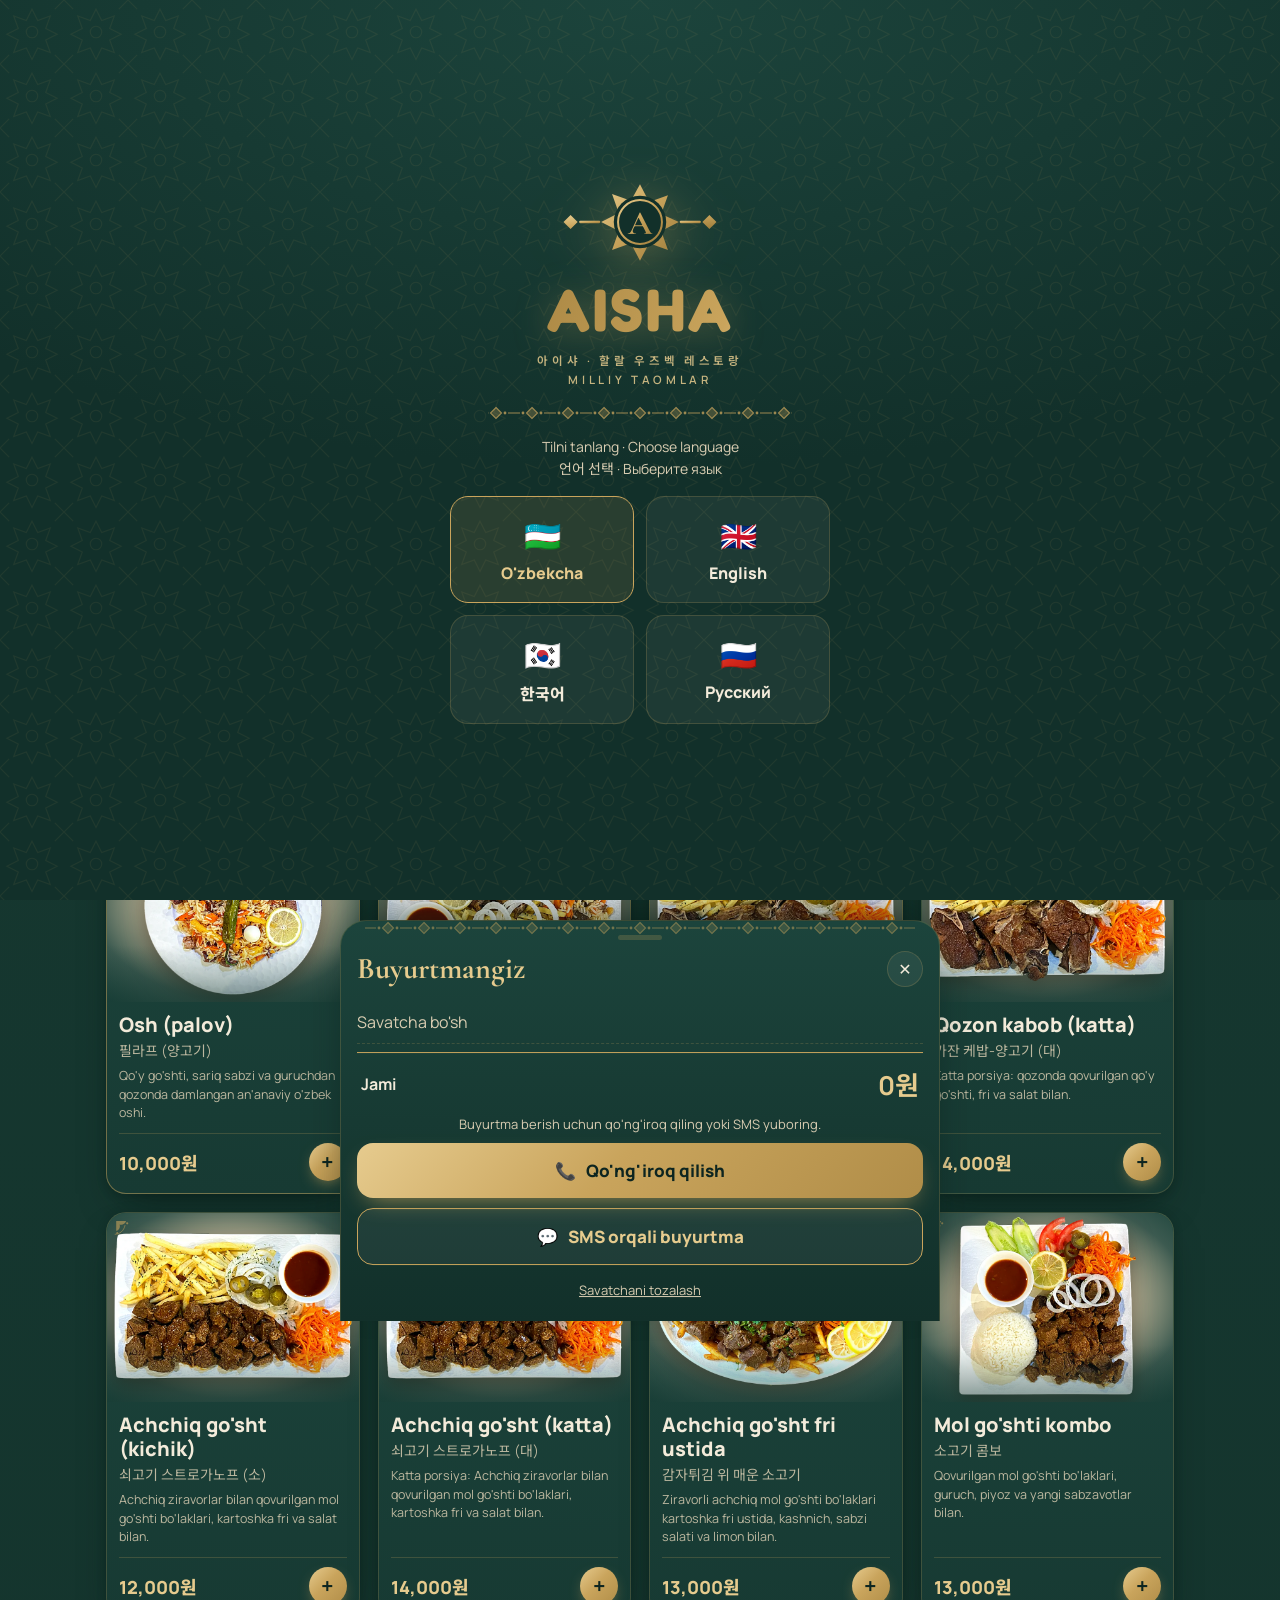
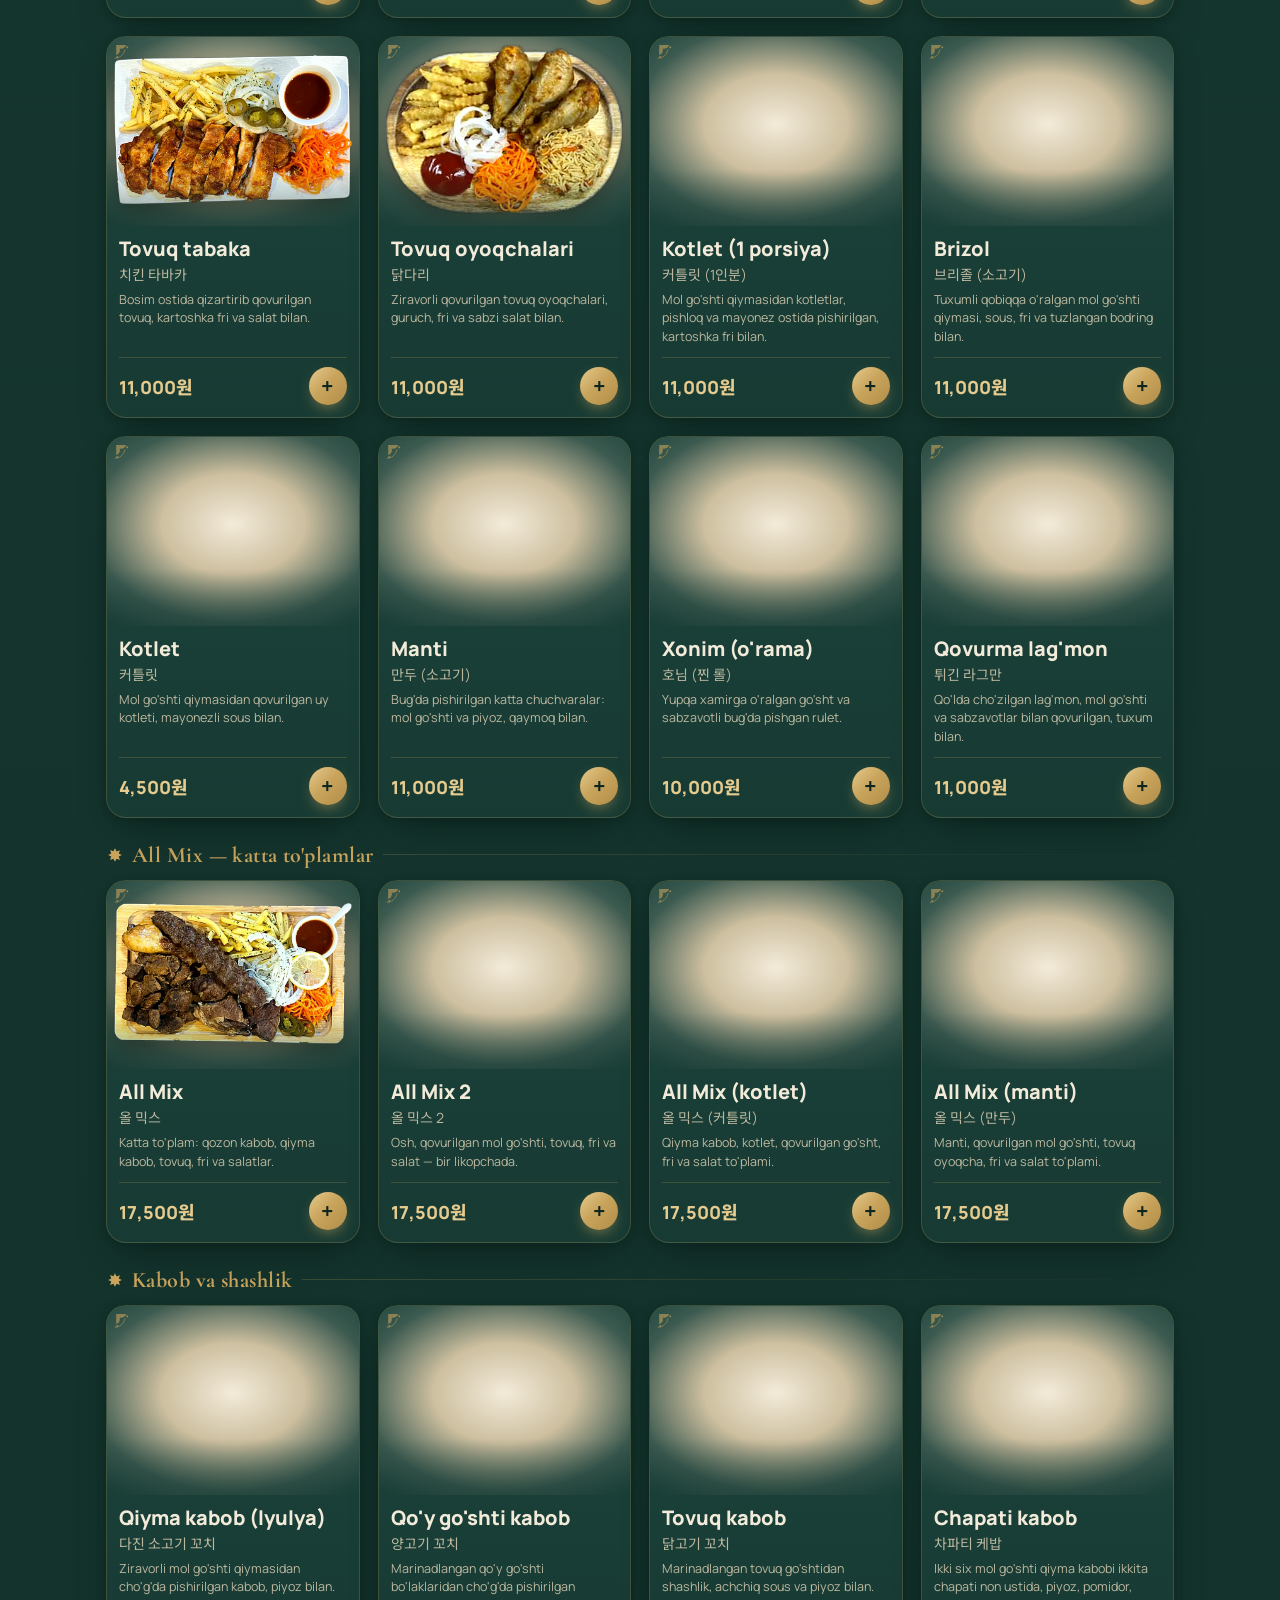
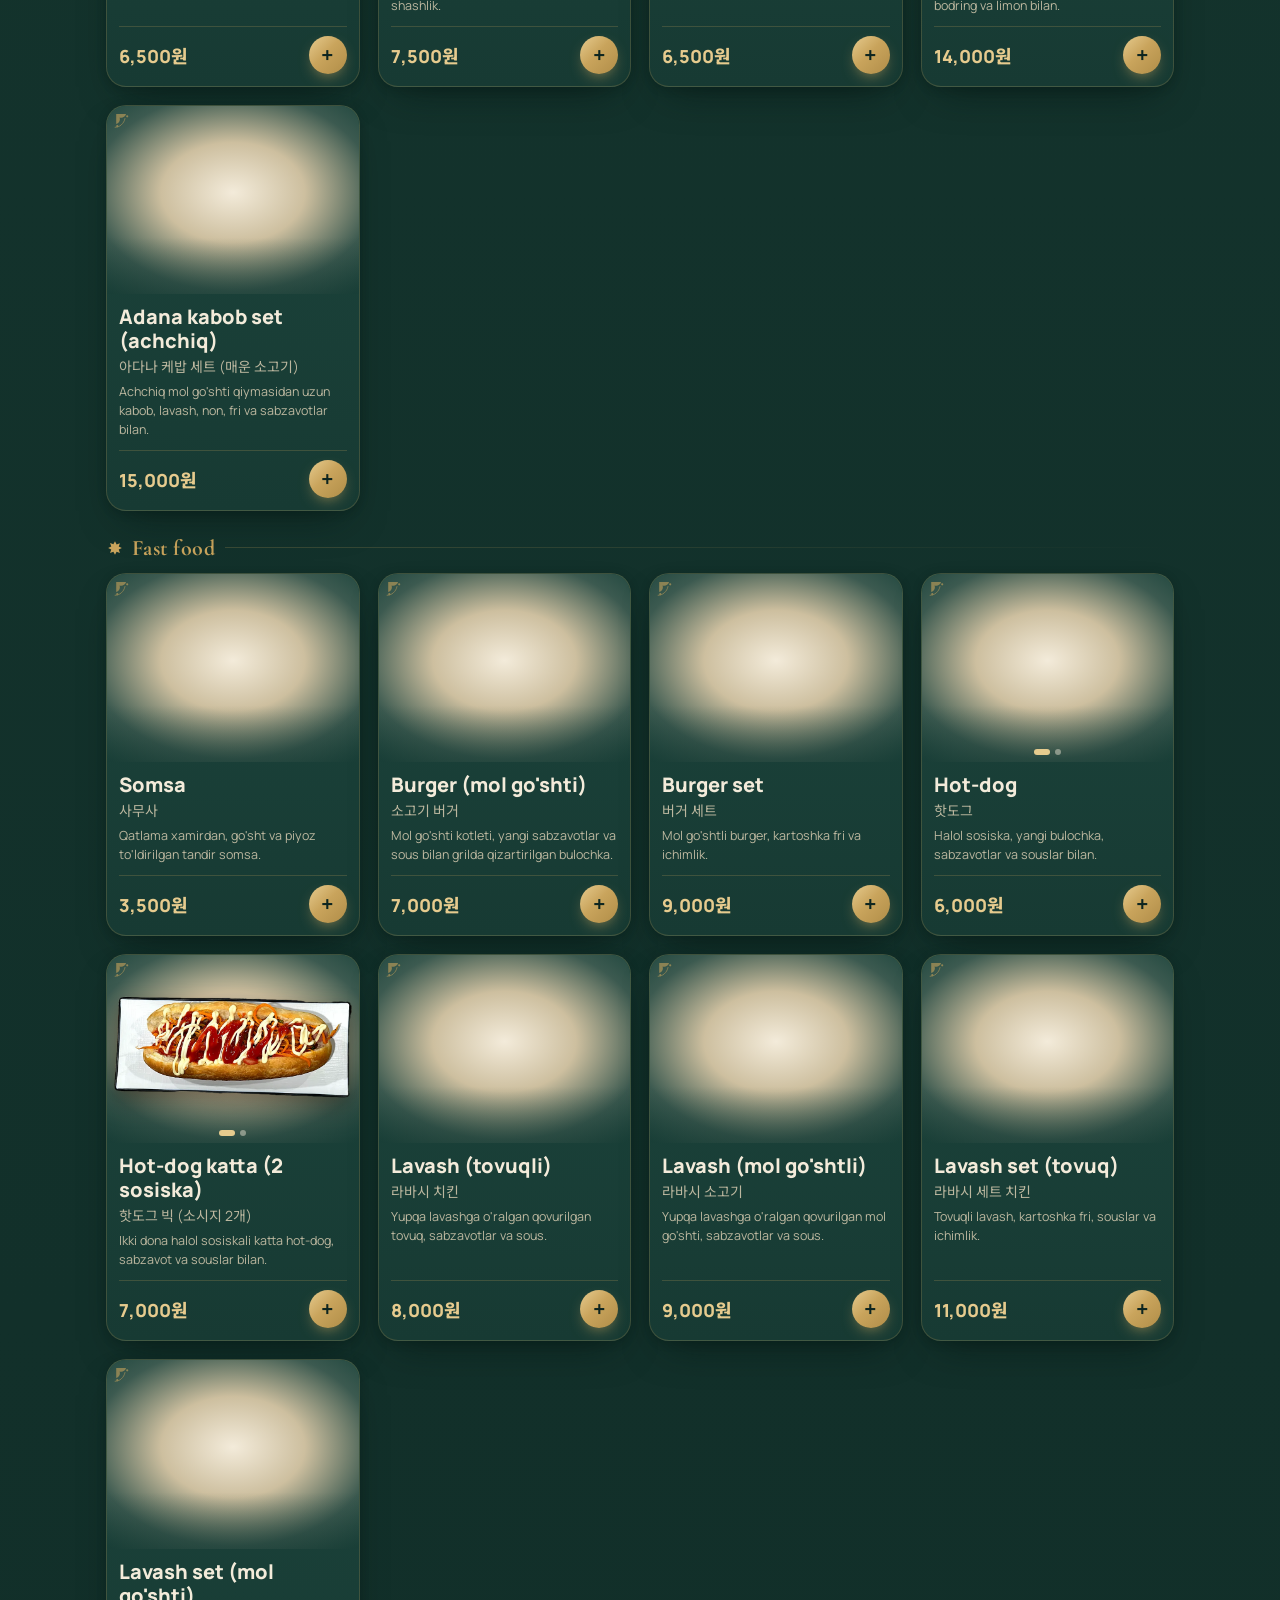
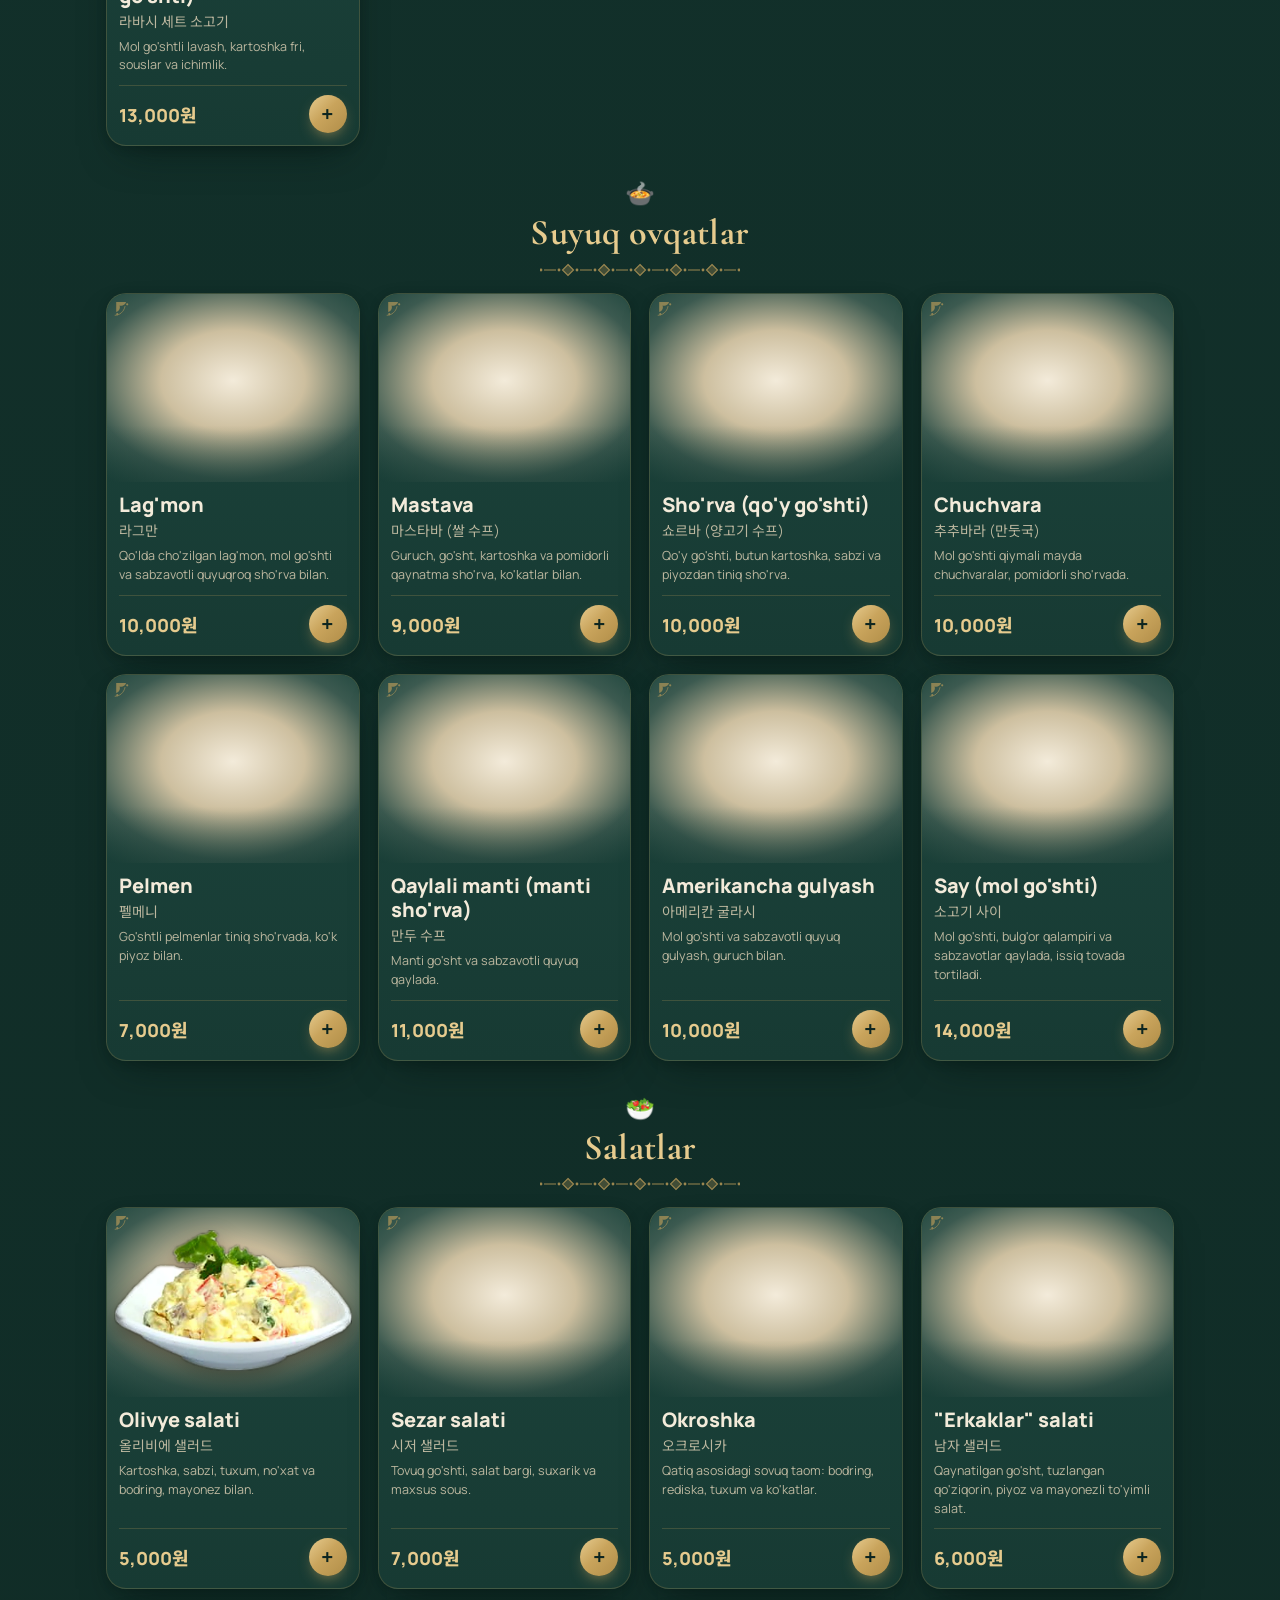
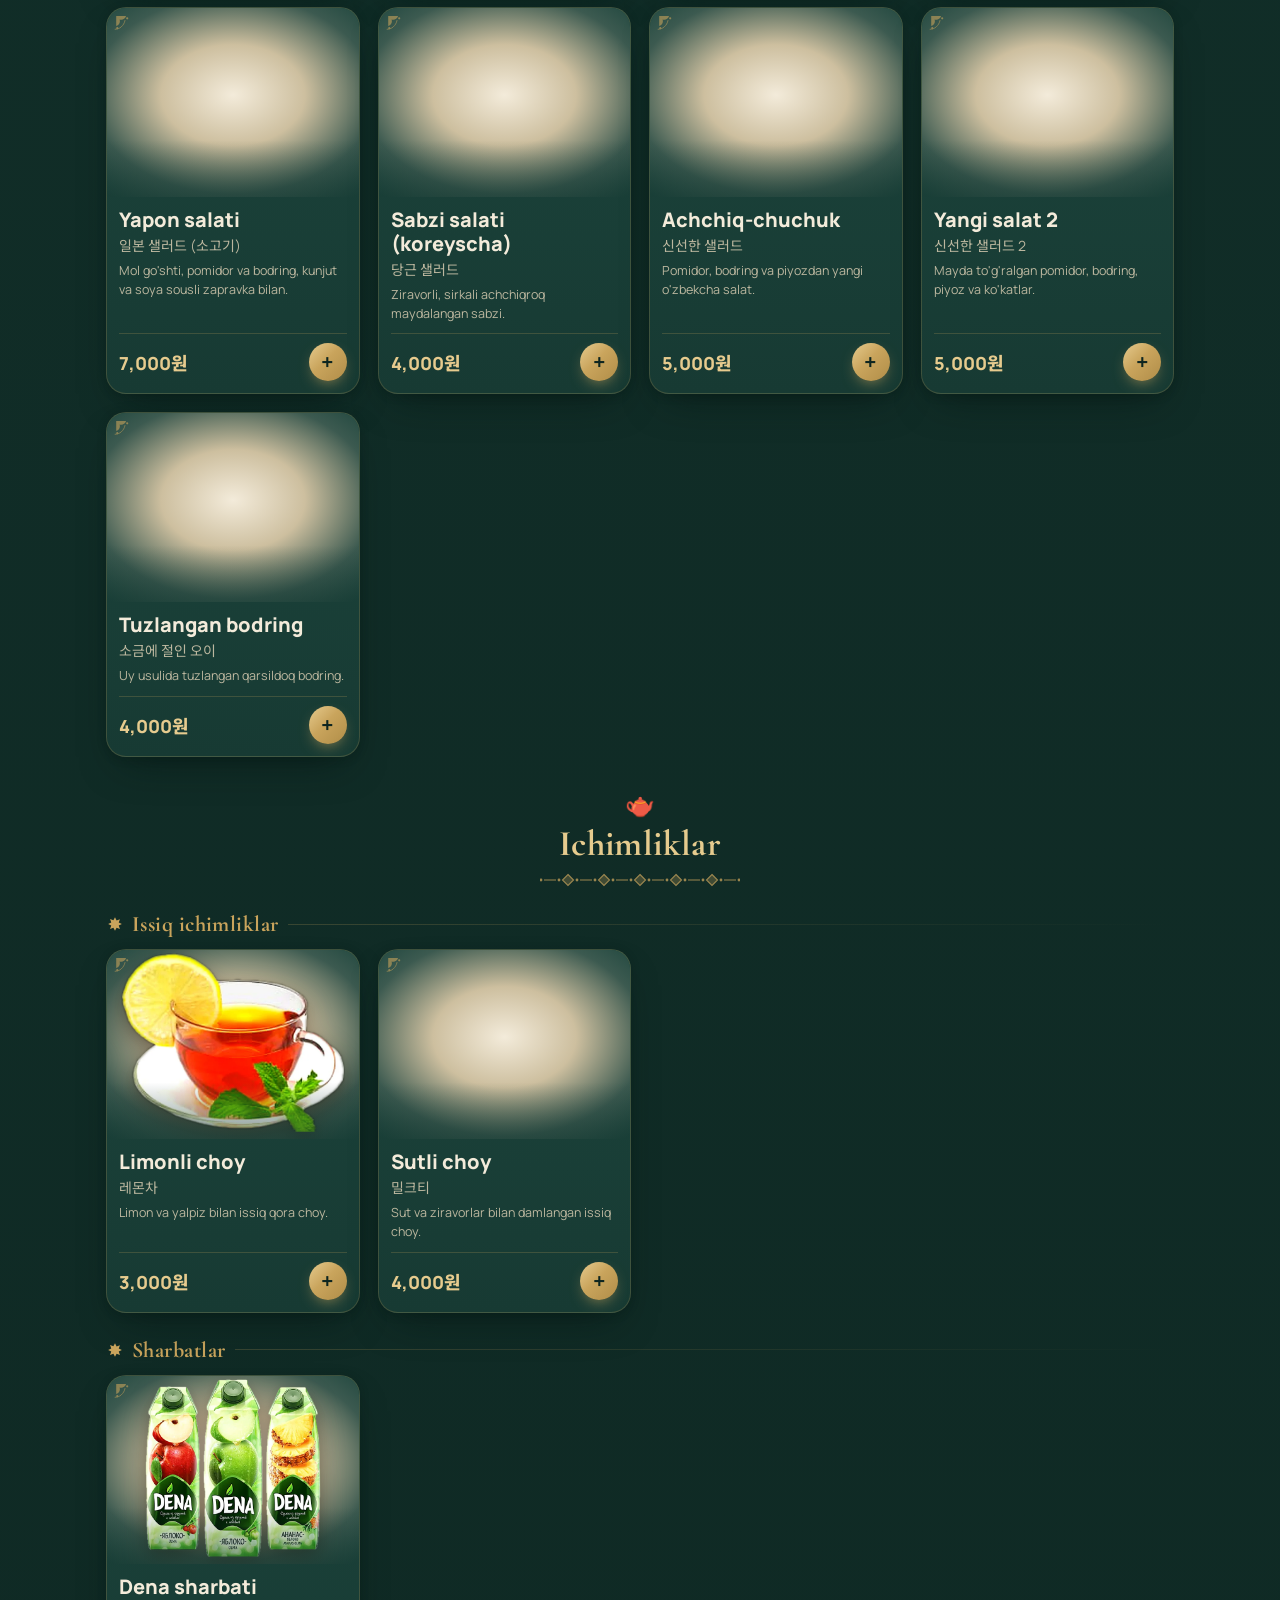
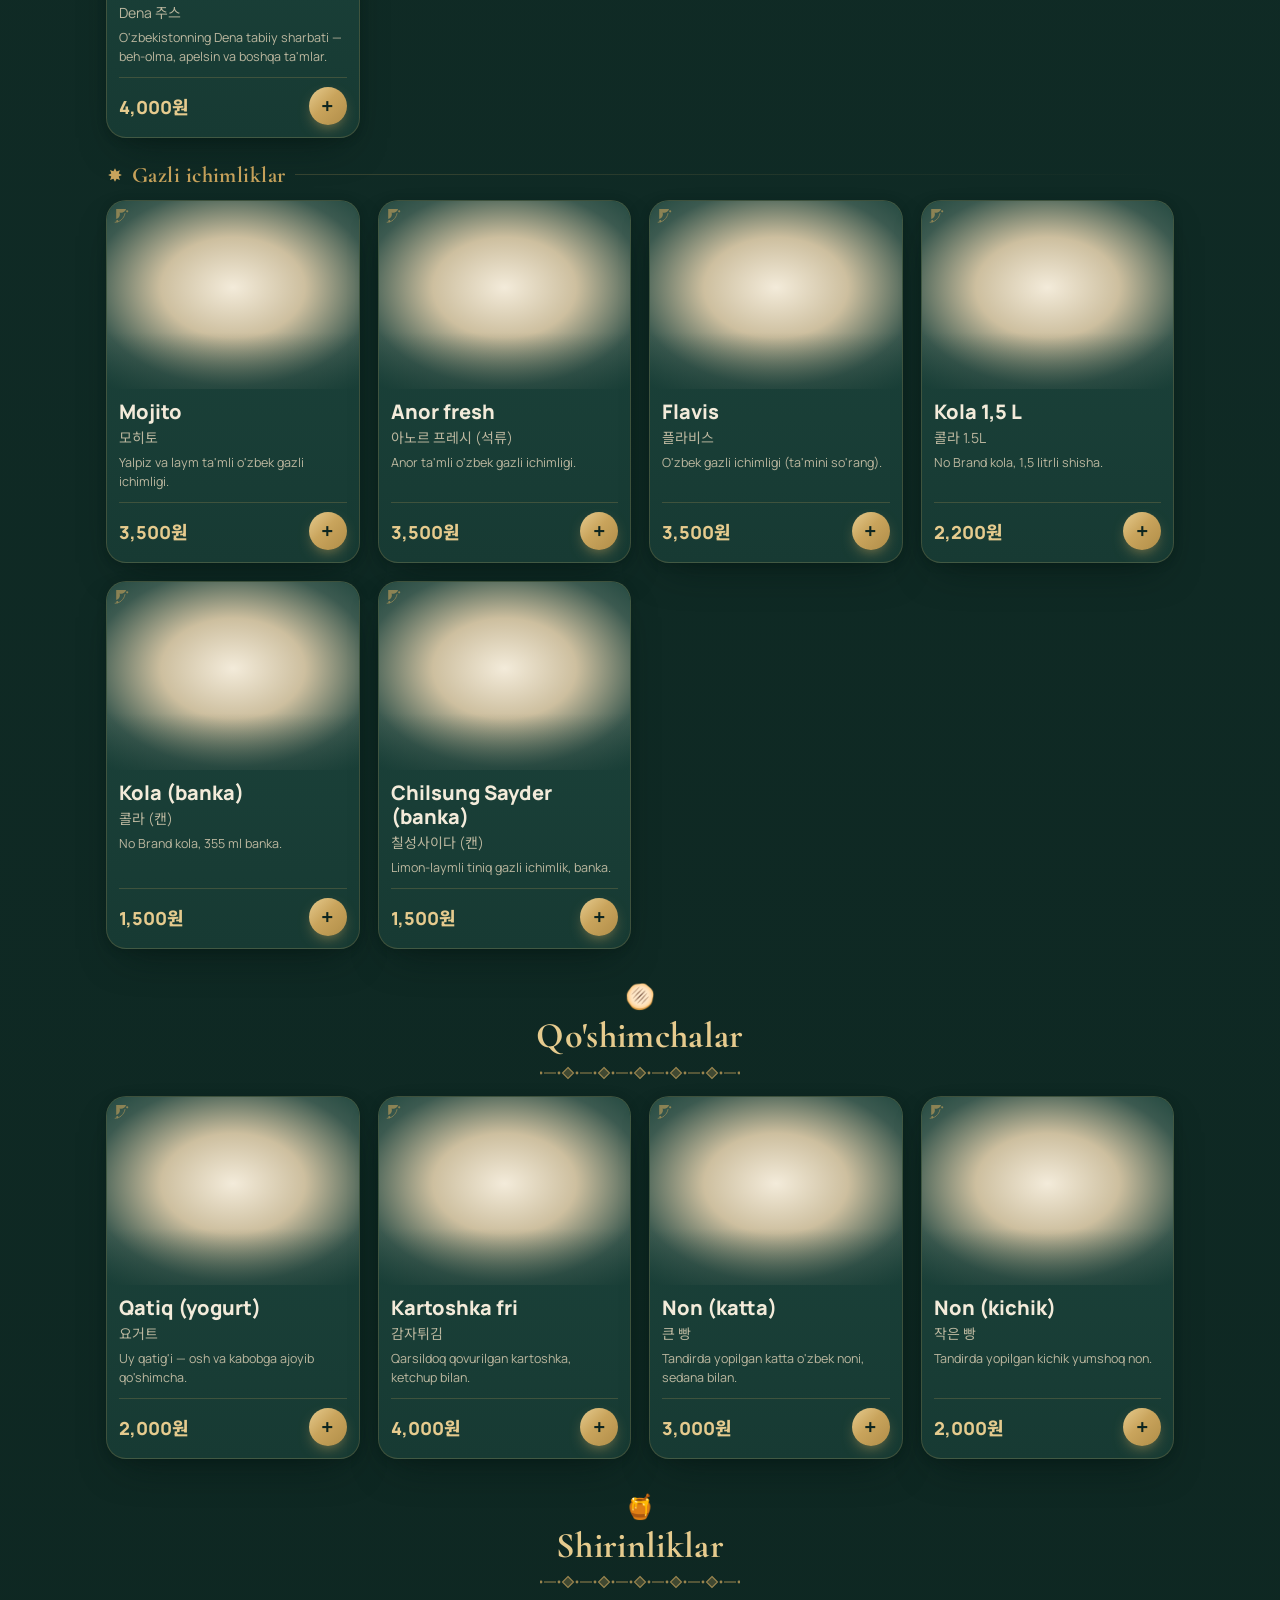
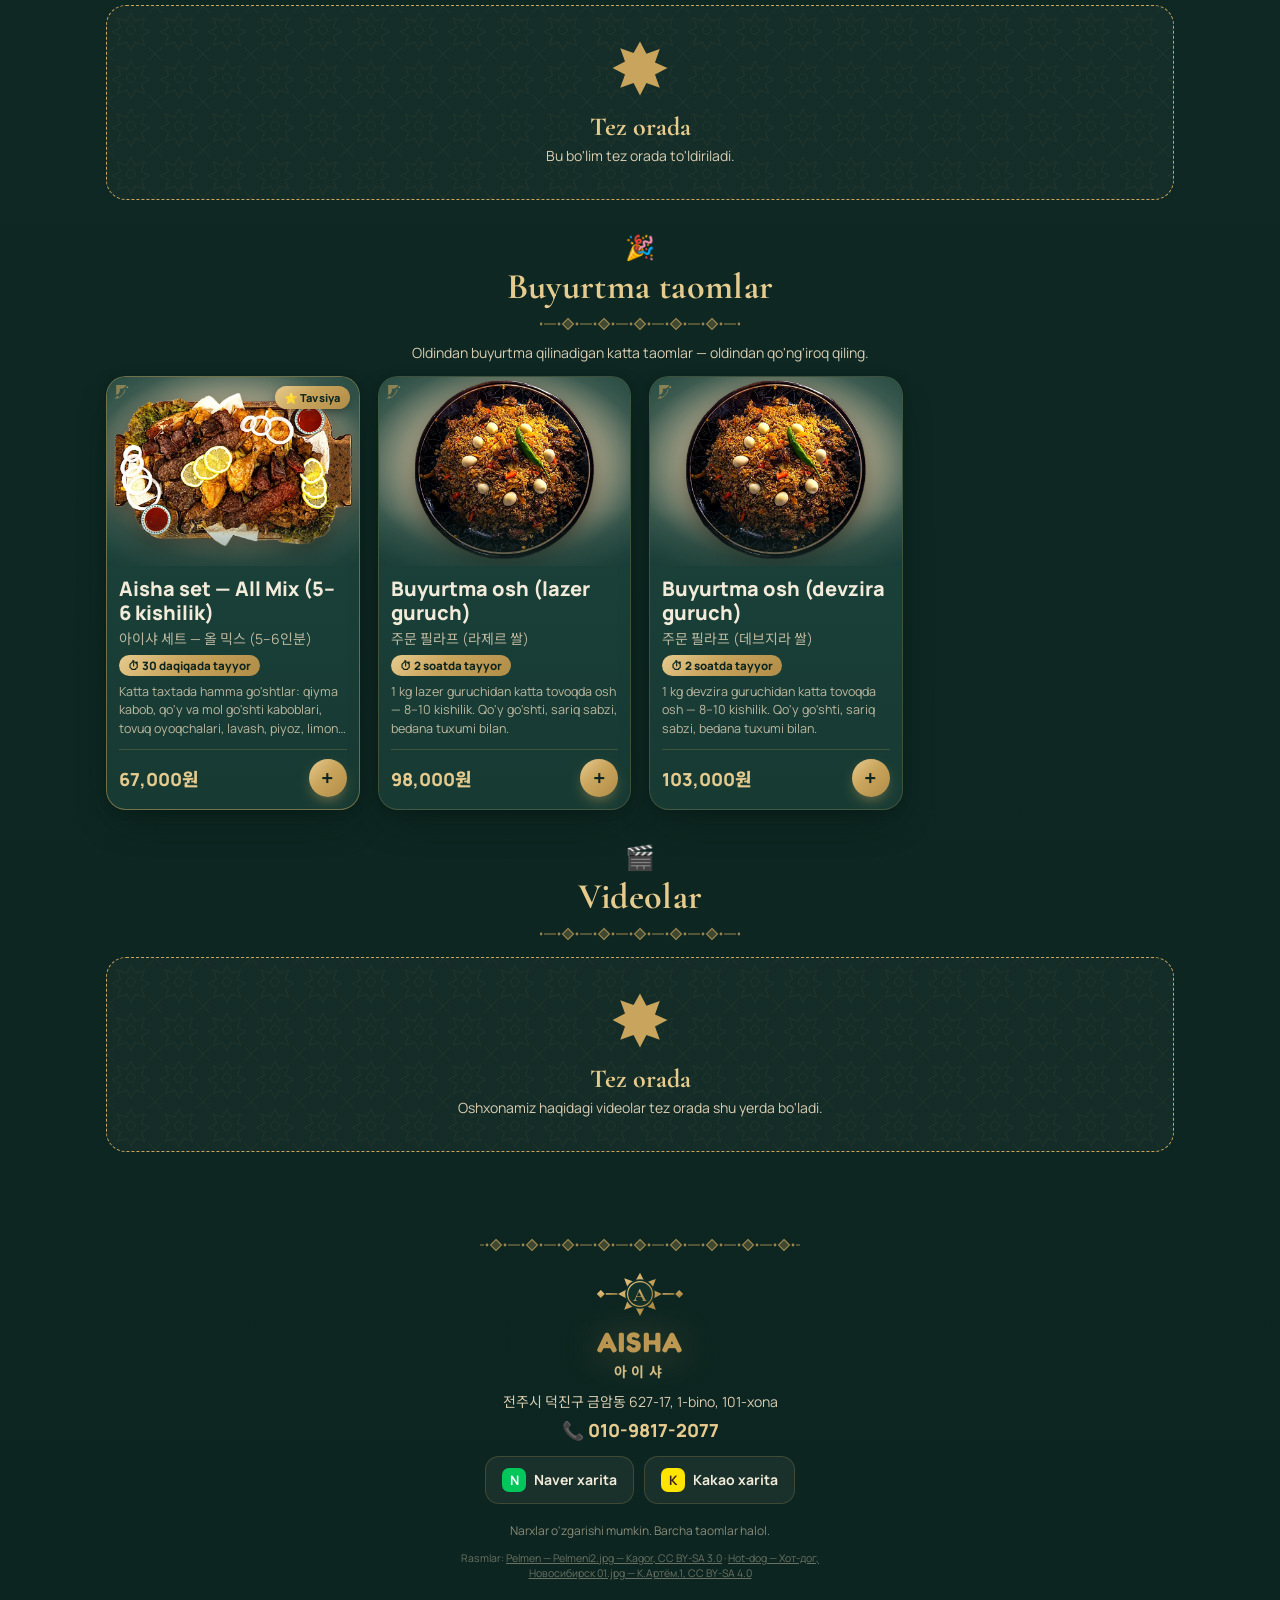
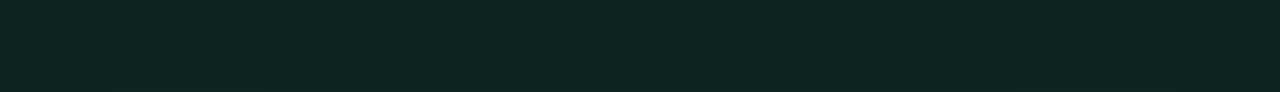
==== commit a6d88c79: "Til oynasi: koreyscha matn so'z o'rtasida bo'linmaydi Co-Authored-By: Claude Opus 5.5 <noreply@anthr" ====
--- a/index.html
+++ b/index.html
@@ -49,7 +49,7 @@
     <div class="lang-card">
       <svg class="lang-logo"><use href="#logo"/></svg>
       <h1 class="brand">AISHA</h1>
-      <p class="brand-sub">아이샤 · Milliy taomlar · 할랄 우즈벡 레스토랑</p>
+      <p class="brand-sub">아이샤 · 할랄 우즈벡 레스토랑<br>Milliy taomlar</p>
       <div class="ornament-line"></div>
       <p class="lang-q">Tilni tanlang · Choose language<br>언어 선택 · Выберите язык</p>
       <div class="lang-grid">
--- a/style.css
+++ b/style.css
@@ -46,7 +46,7 @@
   background-size: 250% 100%; -webkit-background-clip: text; background-clip: text; -webkit-text-fill-color: transparent;
   filter: drop-shadow(0 4px 18px rgba(201, 164, 92, .35)); animation: shine 5s ease-in-out infinite; }
 @keyframes shine { 0%, 15% { background-position: 100% 0; } 60%, 100% { background-position: 0 0; } }
-.brand-sub { margin: 6px 0 0; color: var(--gold-2); font-weight: 600; letter-spacing: .32em; text-transform: uppercase; font-size: 11.5px; opacity: .85; }
+.brand-sub { word-break: keep-all; line-height: 1.7; margin: 6px 0 0; color: var(--gold-2); font-weight: 600; letter-spacing: .32em; text-transform: uppercase; font-size: 11.5px; opacity: .85; }
 .ornament-line { height: 14px; background: var(--band) repeat-x center; opacity: .75; margin: 16px auto; width: min(320px, 80%); }
 
 /* ---------- HERO ---------- */
